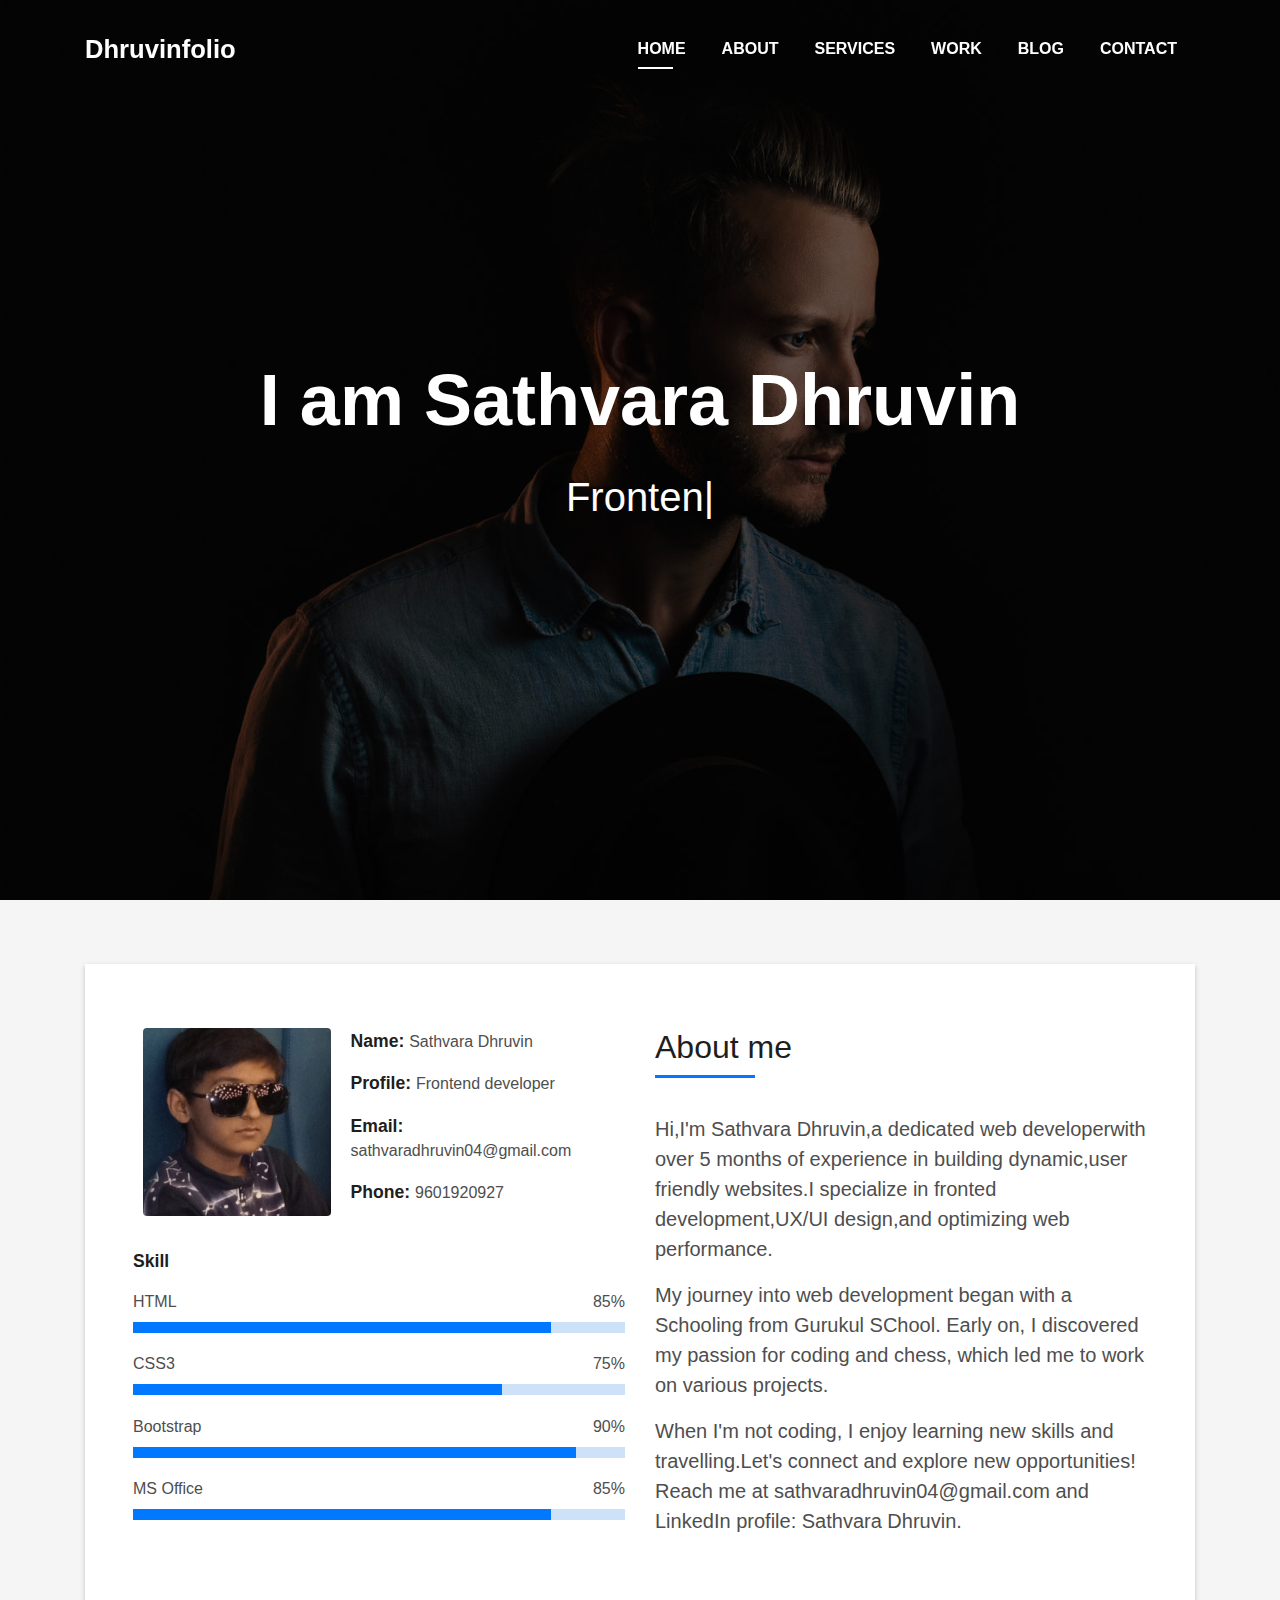
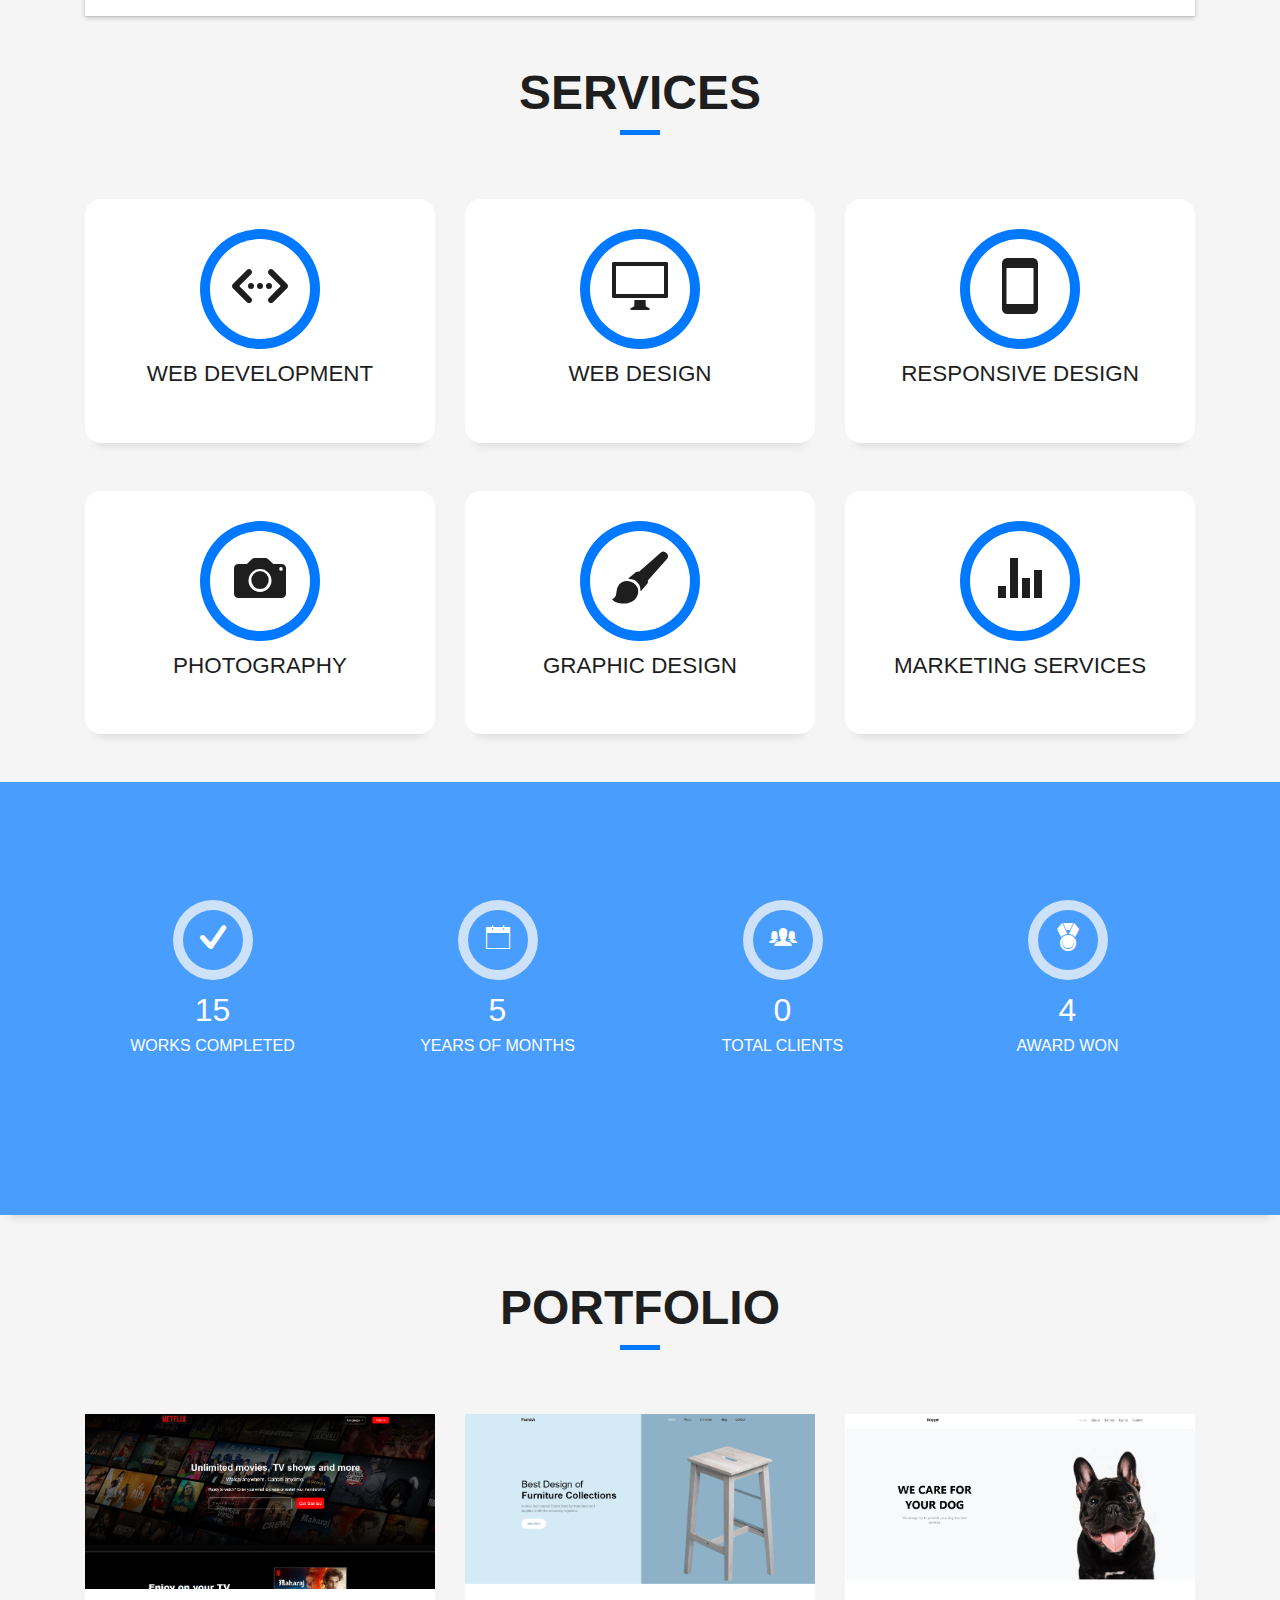
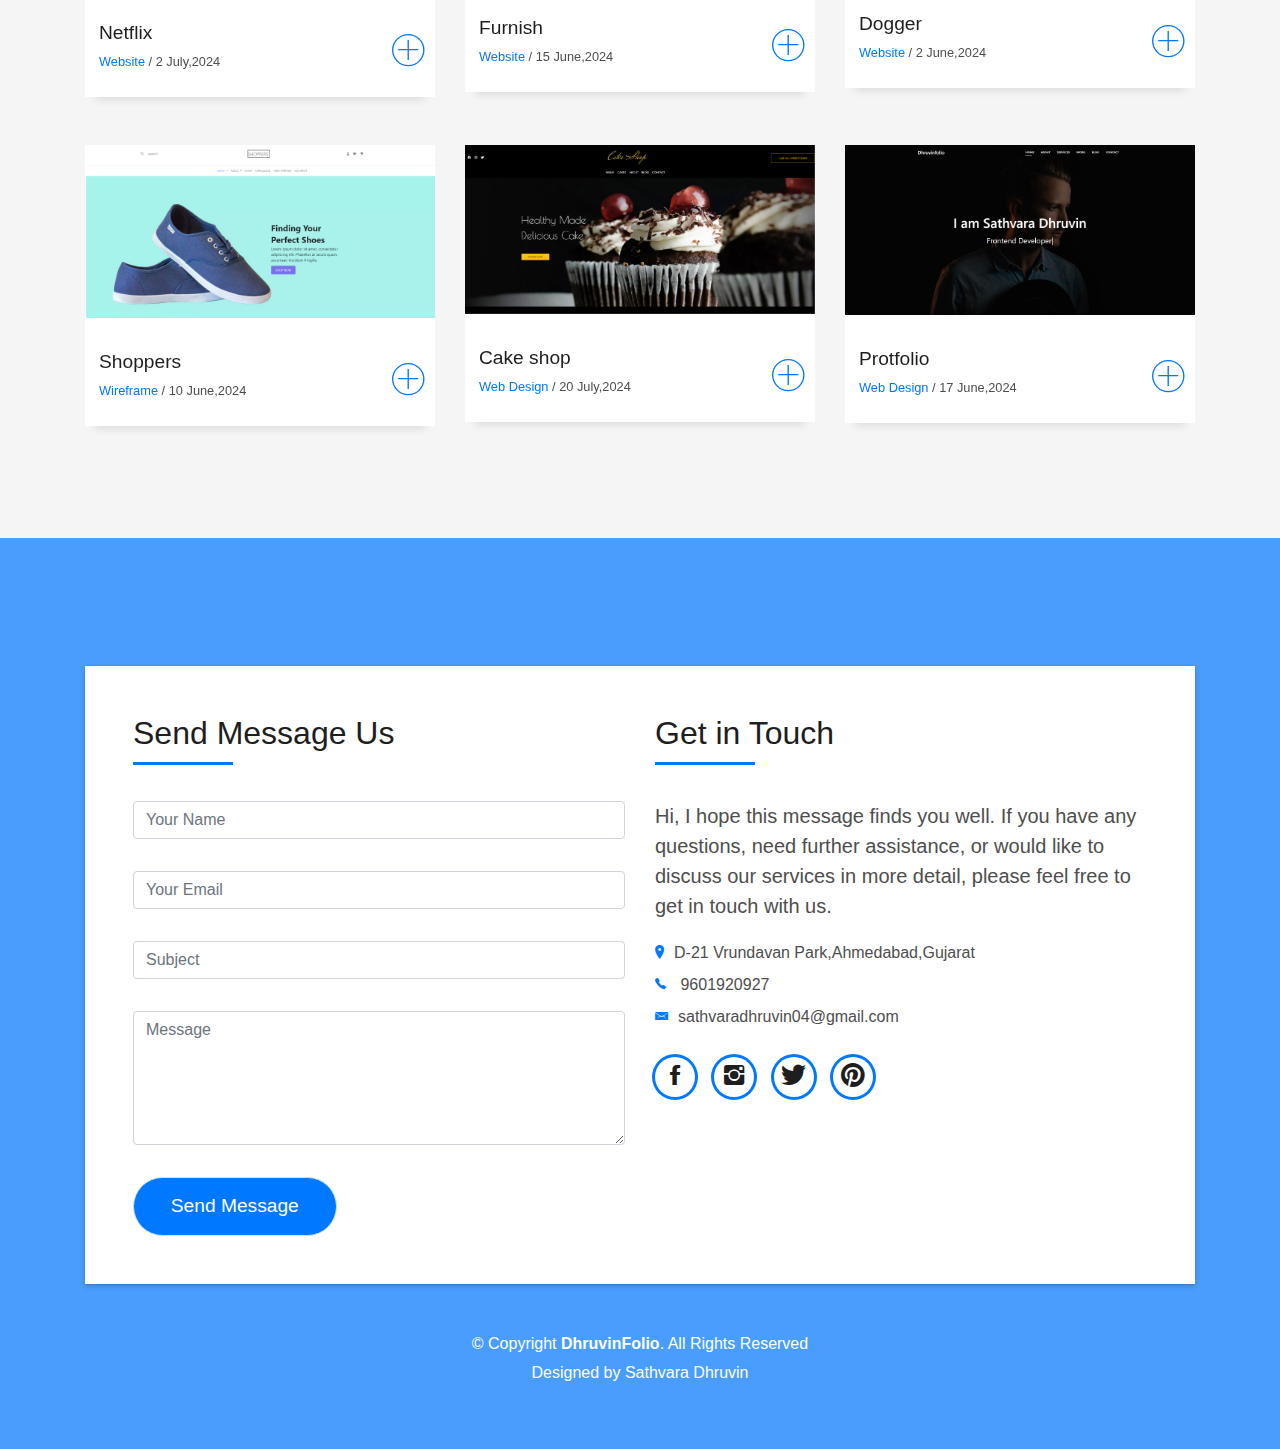
==== index.html @ d057a93d "first commit" ====
<!DOCTYPE html>
<html lang="en">

<head>
  <meta charset="utf-8">
  <title>Dhruvin Protfolio</title>
  <meta content="width=device-width, initial-scale=1.0" name="viewport">
  <meta content="" name="keywords">
  <meta content="" name="description">

  <!-- Favicons -->
  <link href="img/icon.jpg" rel="icon">
  <link href="img/icon.jpg" rel="icon">

  <!-- Bootstrap CSS File -->
  <link href="lib/bootstrap/css/bootstrap.min.css" rel="stylesheet">

  <!-- Libraries CSS Files -->
  <link href="lib/font-awesome/css/font-awesome.min.css" rel="stylesheet">
  <link href="lib/animate/animate.min.css" rel="stylesheet">
  <link href="lib/ionicons/css/ionicons.min.css" rel="stylesheet">
  <link href="lib/owlcarousel/assets/owl.carousel.min.css" rel="stylesheet">
  <link href="lib/lightbox/css/lightbox.min.css" rel="stylesheet">

  <!-- Main Stylesheet File -->
  <link href="css/style.css" rel="stylesheet">



<body id="page-top">

  <!--/ Nav Star /-->
  <nav class="navbar navbar-b navbar-trans navbar-expand-md fixed-top" id="mainNav">
    <div class="container">
      <a class="navbar-brand js-scroll" href="#page-top">Dhruvinfolio</a>
      <button class="navbar-toggler collapsedgi" type="button" data-toggle="collapse" data-target="#navbarDefault"
        aria-controls="navbarDefault" aria-expanded="false" aria-label="Toggle navigation">
      </button>
      <div class="navbar-collapse collapse justify-content-end" id="navbarDefault">
        <ul class="navbar-nav">
          <li class="nav-item">
            <a class="nav-link js-scroll active" href="#home">Home</a>
          </li>
          <li class="nav-item">
            <a class="nav-link js-scroll" href="#about">About</a>
          </li>
          <li class="nav-item">
            <a class="nav-link js-scroll" href="#service">Services</a>
          </li>
          <li class="nav-item">
            <a class="nav-link js-scroll" href="#work">Work</a>
          </li>
          <li class="nav-item">
            <a class="nav-link js-scroll" href="#blog">Blog</a>
          </li>
          <li class="nav-item">
            <a class="nav-link js-scroll" href="#contact">Contact</a>
          </li>
        </ul>
      </div>
    </div>
  </nav>
  <!--/ Nav End /-->

  <!--/ Intro Skew Star /-->
  <div id="home" class="intro route bg-image" style="background-image: url(img/intro-bg.jpg)">
    <div class="overlay-itro"></div>
    <div class="intro-content display-table">
      <div class="table-cell">
        <div class="container">
          <!--<p class="display-6 color-d">Hello, world!</p>-->
          <h1 class="intro-title mb-4">I am Sathvara Dhruvin</h1>
          <p class="intro-subtitle"><span class="text-slider-items">Frontend Developer,Consulate</span><strong
              class="text-slider"></strong></p>
          <!-- <p class="pt-3"><a class="btn btn-primary btn js-scroll px-4" href="#about" role="button">Learn More</a></p> -->
        </div>
      </div>
    </div>
  </div>
  <!--/ Intro Skew End /-->

  <section id="about" class="about-mf sect-pt4 route">
    <div class="container">
      <div class="row">
        <div class="col-sm-12">
          <div class="box-shadow-full">
            <div class="row">
              <div class="col-md-6">
                <div class="row">
                  <div class="col-sm-6 col-md-5">
                    <div class="about-img">
                      <img src="img/My image.jpg" class="img-fluid rounded b-shadow-a" alt="image">
                    </div>
                  </div>
                  <div class="col-sm-6 col-md-7">
                    <div class="about-info">
                      <p><span class="title-s">Name: </span> <span>Sathvara Dhruvin</span></p>
                      <p><span class="title-s">Profile: </span> <span>Frontend developer</span></p>
                      <p><span class="title-s">Email: </span> <span>sathvaradhruvin04@gmail.com</span></p>
                      <p><span class="title-s">Phone: </span> <span>9601920927</span></p>
                    </div>
                  </div>
                </div>
                <div class="skill-mf">
                  <p class="title-s">Skill</p>
                  <span>HTML</span> <span class="pull-right">85%</span>
                  <div class="progress">
                    <div class="progress-bar" role="progressbar" style="width: 85%;" aria-valuenow="85"
                      aria-valuemin="0" aria-valuemax="100"></div>
                  </div>
                  <span>CSS3</span> <span class="pull-right">75%</span>
                  <div class="progress">
                    <div class="progress-bar" role="progressbar" style="width: 75%" aria-valuenow="75" aria-valuemin="0"
                      aria-valuemax="100"></div>
                  </div>
                  <span>Bootstrap</span> <span class="pull-right">90%</span>
                  <div class="progress">
                    <div class="progress-bar" role="progressbar" style="width: 90%" aria-valuenow="90" aria-valuemin="0"
                      aria-valuemax="100"></div>
                  </div>
                  <span>MS Office</span> <span class="pull-right">85%</span>
                  <div class="progress">
                    <div class="progress-bar" role="progressbar" style="width: 85%" aria-valuenow="85" aria-valuemin="0"
                      aria-valuemax="100"></div>
                  </div>
                </div>
              </div>
              <div class="col-md-6">
                <div class="about-me pt-4 pt-md-0">
                  <div class="title-box-2">
                    <h5 class="title-left">
                      About me
                    </h5>
                  </div>
                  <p class="lead">
                    Hi,I'm Sathvara Dhruvin,a dedicated web developerwith over 5 months of experience in building
                    dynamic,user friendly websites.I specialize in fronted development,UX/UI design,and optimizing web
                    performance.
                  </p>
                  <p class="lead">
                    My journey into web development began with a Schooling from Gurukul SChool. Early
                    on, I discovered my passion for coding and chess, which led me to work on various projects.
                  </p>
                  <p class="lead">
                    When I'm not coding, I enjoy learning new skills and travelling.Let's connect and explore new
                    opportunities! Reach me at sathvaradhruvin04@gmail.com and
                    LinkedIn profile: Sathvara Dhruvin.
                  </p>
                </div>
              </div>
            </div>
          </div>
        </div>
      </div>
    </div>
  </section>

  <!--/ Section Services Star /-->
  <section id="service" class="services-mf route">
    <div class="container">
      <div class="row">
        <div class="col-sm-12">
          <div class="title-box text-center">
            <h3 class="title-a">
              Services
            </h3>
            <div class="line-mf"></div>
          </div>
        </div>
      </div>
      <div class="row">
        <div class="col-md-4">
          <div class="service-box">
            <div class="service-ico">
              <span class="ico-circle"><i class="ion-code-working"></i></span>
            </div>
            <div class="service-content">
              <h2 class="s-title">Web Development</h2>
            </div>
          </div>
        </div>
        <div class="col-md-4">
          <div class="service-box">
            <div class="service-ico">
              <span class="ico-circle"><i class="ion-monitor"></i></span>
            </div>
            <div class="service-content">
              <h2 class="s-title">Web Design</h2>
            </div>
          </div>
        </div>
        <div class="col-md-4">
          <div class="service-box">
            <div class="service-ico">
              <span class="ico-circle"><i class="ion-android-phone-portrait"></i></span>
            </div>
            <div class="service-content">
              <h2 class="s-title">Responsive Design</h2>
            </div>
          </div>
        </div>
        <div class="col-md-4">
          <div class="service-box">
            <div class="service-ico">
              <span class="ico-circle"><i class="ion-camera"></i></span>
            </div>
            <div class="service-content">
              <h2 class="s-title">Photography</h2>
            </div>
          </div>
        </div>
        <div class="col-md-4">
          <div class="service-box">
            <div class="service-ico">
              <span class="ico-circle"><i class="ion-paintbrush"></i></span>
            </div>
            <div class="service-content">
              <h2 class="s-title">Graphic Design</h2>
            </div>
          </div>
        </div>
        <div class="col-md-4">
          <div class="service-box">
            <div class="service-ico">
              <span class="ico-circle"><i class="ion-stats-bars"></i></span>
            </div>
            <div class="service-content">
              <h2 class="s-title">Marketing Services</h2>
            </div>
          </div>
        </div>
      </div>
    </div>
  </section>
  <!--/ Section Services End /-->

  <div class="section-counter paralax-mf bg-image" style="background-image: url(img/counters-bg.jpg)">
    <div class="overlay-mf"></div>
    <div class="container">
      <div class="row">
        <div class="col-sm-3 col-lg-3">
          <div class="counter-box">
            <div class="counter-ico">
              <span class="ico-circle"><i class="ion-checkmark-round"></i></span>
            </div>
            <div class="counter-num">
              <p class="counter">15</p>
              <span class="counter-text">WORKS COMPLETED</span>
            </div>
          </div>
        </div>
        <div class="col-sm-3 col-lg-3">
          <div class="counter-box pt-4 pt-md-0">
            <div class="counter-ico">
              <span class="ico-circle"><i class="ion-ios-calendar-outline"></i></span>
            </div>
            <div class="counter-num">
              <p class="counter">5</p>
              <span class="counter-text">YEARS OF MONTHS</span>
            </div>
          </div>
        </div>
        <div class="col-sm-3 col-lg-3">
          <div class="counter-box pt-4 pt-md-0">
            <div class="counter-ico">
              <span class="ico-circle"><i class="ion-ios-people"></i></span>
            </div>
            <div class="counter-num">
              <p class="counter">0</p>
              <span class="counter-text">TOTAL CLIENTS</span>
            </div>
          </div>
        </div>
        <div class="col-sm-3 col-lg-3">
          <div class="counter-box pt-4 pt-md-0">
            <div class="counter-ico">
              <span class="ico-circle"><i class="ion-ribbon-a"></i></span>
            </div>
            <div class="counter-num">
              <p class="counter">4</p>
              <span class="counter-text">AWARD WON</span>
            </div>
          </div>
        </div>
      </div>
    </div>
  </div>

  <!--/ Section Portfolio Star /-->
  <section id="work" class="portfolio-mf sect-pt4 route">
    <div class="container">
      <div class="row">
        <div class="col-sm-12">
          <div class="title-box text-center">
            <h3 class="title-a">
              Portfolio
            </h3>
            <div class="line-mf"></div>
          </div>
        </div>
      </div>
      <div class="row">
        <div class="col-md-4">
          <div class="work-box">
            <a href="img/netflix img.png" data-lightbox="gallery-mf">
              <div class="work-img">
                <img src="img/netflix img.png" alt="" class="img-fluid">
              </div>
              <div class="work-content">
                <div class="row">
                  <div class="col-sm-8">
                    <h2 class="w-title">Netflix</h2>
                    <div class="w-more">
                      <span class="w-ctegory">Website</span> / <span class="w-date">2 July,2024</span>
                    </div>
                  </div>
                  <div class="col-sm-4">
                    <div class="w-like">
                      <span class="ion-ios-plus-outline"></span>
                    </div>
                  </div>
                </div>
              </div>
            </a>
          </div>
        </div>
        <div class="col-md-4">
          <div class="work-box">
            <a href="img/table .png" data-lightbox="gallery-mf">
              <div class="work-img">
                <img src="img/table .png" alt="" class="img-fluid">
              </div>
              <div class="work-content">
                <div class="row">
                  <div class="col-sm-8">
                    <h2 class="w-title">Furnish</h2>
                    <div class="w-more">
                      <span class="w-ctegory">Website</span> / <span class="w-date">15 June,2024</span>
                    </div>
                  </div>
                  <div class="col-sm-4">
                    <div class="w-like">
                      <span class="ion-ios-plus-outline"></span>
                    </div>
                  </div>
                </div>
              </div>
            </a>
          </div>
        </div>
        <div class="col-md-4">
          <div class="work-box">
            <a href="img/Dogger.png" data-lightbox="gallery-mf">
              <div class="work-img">
                <img src="img/Dogger.png" alt="" class="img-fluid">
              </div>
              <div class="work-content">
                <div class="row">
                  <div class="col-sm-8">
                    <h2 class="w-title">Dogger</h2>
                    <div class="w-more">
                      <span class="w-ctegory">Website</span> / <span class="w-date">2 June,2024</span>
                    </div>
                  </div>
                  <div class="col-sm-4">
                    <div class="w-like">
                      <span class="ion-ios-plus-outline"></span>
                    </div>
                  </div>
                </div>
              </div>
            </a>
          </div>
        </div>
        <div class="col-md-4">
          <div class="work-box">
            <a href="img/shoppers.png" data-lightbox="gallery-mf">
              <div class="work-img">
                <img src="img/shoppers.png" alt="" class="img-fluid">
              </div>
              <div class="work-content">
                <div class="row">
                  <div class="col-sm-8">
                    <h2 class="w-title">Shoppers</h2>
                    <div class="w-more">
                      <span class="w-ctegory">Wireframe</span> / <span class="w-date">10 June,2024</span>
                    </div>
                  </div>
                  <div class="col-sm-4">
                    <div class="w-like">
                      <span class="ion-ios-plus-outline"></span>
                    </div>
                  </div>
                </div>
              </div>
            </a>
          </div>
        </div>
        <div class="col-md-4">
          <div class="work-box">
            <a href="img/cake.png" data-lightbox="gallery-mf">
              <div class="work-img">
                <img src="img/cake.png" alt="" class="img-fluid">
              </div>
              <div class="work-content">
                <div class="row">
                  <div class="col-sm-8">
                    <h2 class="w-title">Cake shop</h2>
                    <div class="w-more">
                      <span class="w-ctegory">Web Design</span> / <span class="w-date">20 July,2024</span>
                    </div>
                  </div>
                  <div class="col-sm-4">
                    <div class="w-like">
                      <span class="ion-ios-plus-outline"></span>
                    </div>
                  </div>
                </div>
              </div>
            </a>
          </div>
        </div>
        <div class="col-md-4">
          <div class="work-box">
            <a href="img/pROTFOLIO WORK.png" data-lightbox="gallery-mf">
              <div class="work-img">
                <img src="img/pROTFOLIO WORK.png" alt="" class="img-fluid">
              </div>
              <div class="work-content">
                <div class="row">
                  <div class="col-sm-8">
                    <h2 class="w-title">Protfolio</h2>
                    <div class="w-more">
                      <span class="w-ctegory">Web Design</span> / <span class="w-date">17 June,2024</span>
                    </div>
                  </div>
                  <div class="col-sm-4">
                    <div class="w-like">
                      <span class="ion-ios-plus-outline"></span>
                    </div>
                  </div>
                </div>
              </div>
            </a>
          </div>
        </div>

      </div>
    </div>
  </section>
  <!--/ Section Portfolio End /-->

  <!--/ Section Contact-Footer Star /-->
  <section class="paralax-mf footer-paralax bg-image sect-mt4 route" style="background-image: url(img/overlay-bg.jpg)">
    <div class="overlay-mf"></div>
    <div class="container">
      <div class="row">
        <div class="col-sm-12">
          <div class="contact-mf">
            <div id="contact" class="box-shadow-full">
              <div class="row">
                <div class="col-md-6">
                  <div class="title-box-2">
                    <h5 class="title-left">
                      Send Message Us
                    </h5>
                  </div>
                  <div>
                    <form action="" method="post" role="form" class="contactForm">
                      <div id="sendmessage">Your message has been sent. Thank you!</div>
                      <div id="errormessage"></div>
                      <div class="row">
                        <div class="col-md-12 mb-3">
                          <div class="form-group">
                            <input type="text" name="name" class="form-control" id="name" placeholder="Your Name"
                              data-rule="minlen:4" data-msg="Please enter at least 4 chars" />
                            <div class="validation"></div>
                          </div>
                        </div>
                        <div class="col-md-12 mb-3">
                          <div class="form-group">
                            <input type="email" class="form-control" name="email" id="email" placeholder="Your Email"
                              data-rule="email" data-msg="Please enter a valid email" />
                            <div class="validation"></div>
                          </div>
                        </div>
                        <div class="col-md-12 mb-3">
                          <div class="form-group">
                            <input type="text" class="form-control" name="subject" id="subject" placeholder="Subject"
                              data-rule="minlen:4" data-msg="Please enter at least 8 chars of subject" />
                            <div class="validation"></div>
                          </div>
                        </div>
                        <div class="col-md-12 mb-3">
                          <div class="form-group">
                            <textarea class="form-control" name="message" rows="5" data-rule="required"
                              data-msg="Please write something for us" placeholder="Message"></textarea>
                            <div class="validation"></div>
                          </div>
                        </div>
                        <div class="col-md-12">
                          <button type="submit" class="button button-a button-big button-rouded">Send Message</button>
                        </div>
                      </div>
                    </form>
                  </div>
                </div>
                <div class="col-md-6">
                  <div class="title-box-2 pt-4 pt-md-0">
                    <h5 class="title-left">
                      Get in Touch
                    </h5>
                  </div>
                  <div class="more-info">
                    <p class="lead">
                      Hi,
                      I hope this message finds you well.
                      If you have any questions, need further assistance, or would like to discuss our services in more
                      detail, please feel free to get in touch with us.
                    </p>
                    <ul class="list-ico">
                      <li><span class="ion-ios-location"></span>D-21 Vrundavan Park,Ahmedabad,Gujarat</li>
                      <li><span class="ion-ios-telephone"></span> 9601920927</li>
                      <li><span class="ion-email"></span>sathvaradhruvin04@gmail.com</li>
                    </ul>
                  </div>
                  <div class="socials">
                    <ul>
                      <li><a href=""><span class="ico-circle"><i class="ion-social-facebook"></i></span></a></li>
                      <li><a href=""><span class="ico-circle"><i class="ion-social-instagram"></i></span></a></li>
                      <li><a href=""><span class="ico-circle"><i class="ion-social-twitter"></i></span></a></li>
                      <li><a href=""><span class="ico-circle"><i class="ion-social-pinterest"></i></span></a></li>
                    </ul>
                  </div>
                </div>
              </div>
            </div>
          </div>
        </div>
      </div>
    </div>
    <footer>
      <div class="container">
        <div class="row">
          <div class="col-sm-12">
            <div class="copyright-box">
              <p class="copyright">&copy; Copyright <strong>DhruvinFolio</strong>. All Rights Reserved</p>
              <div class="credits">
                Designed by <a href="https://bootstrapmade.com/">Sathvara Dhruvin</a>
              </div>
            </div>
          </div>
        </div>
      </div>
    </footer>
  </section>
  <!--/ Section Contact-footer End /-->

  <a href="#" class="back-to-top"><i class="fa fa-chevron-up"></i></a>
  <div id="preloader"></div>

  <!-- JavaScript Libraries -->
  <script src="lib/jquery/jquery.min.js"></script>
  <script src="lib/jquery/jquery-migrate.min.js"></script>
  <script src="lib/popper/popper.min.js"></script>
  <script src="lib/bootstrap/js/bootstrap.min.js"></script>
  <script src="lib/easing/easing.min.js"></script>
  <script src="lib/counterup/jquery.waypoints.min.js"></script>
  <script src="lib/counterup/jquery.counterup.js"></script>
  <script src="lib/owlcarousel/owl.carousel.min.js"></script>
  <script src="lib/lightbox/js/lightbox.min.js"></script>
  <script src="lib/typed/typed.min.js"></script>
  <!-- Contact Form JavaScript File -->
  <script src="contactform/contactform.js"></script>

  <!-- Template Main Javascript File -->
  <script src="js/main.js"></script>

</body>

</html>
---- css/style.css ----
/*
  Theme Name: DevFolio
  Theme URL: https://bootstrapmade.com/devfolio-bootstrap-portfolio-html-template/
  Author: BootstrapMade.com
  License: https://bootstrapmade.com/license/
*/

/*======================================
//--//-->   STYLES GENERALES
======================================*/

body {
  background-color: #f5f5f5;
  color: #4e4e4e;
}

h1,
h2,
h3,
h4,
h5,
h6 {
  color: #1e1e1e;
}

a {
  color: #1e1e1e;
  transition: all 0.5s ease-in-out;
}

a:hover {
  color: #0078ff;
  text-decoration: none;
  transition: all 0.5s ease-in-out;
}

.p-r {
  position: relative;
}

.color-a {
  color: #0078ff;
}

.color-d {
  color: #f5f5f5;
}

.color-text-a {
  color: #4e4e4e;
}

.box-shadow,
.paralax-mf,
.service-box,
.work-box,
.card-blog {
  box-shadow: 0 13px 8px -10px rgba(0, 0, 0, 0.1);
}

.box-shadow-a,
.button:hover {
  box-shadow: 0 0 0 4px #cde1f8;
}

.display-5 {
  font-size: 2.5rem;
  font-weight: 300;
  line-height: 1.1;
}

.display-6 {
  font-size: 2rem;
  font-weight: 300;
  line-height: 1.1;
}

.avatar {
  width: 32px;
  height: 32px;
  margin-right: 4px;
  overflow: hidden;
}

.bg-image {
  background-repeat: no-repeat;
  background-attachment: fixed;
  background-size: cover;
  background-position: center center;
}

.overlay-mf {
  background-color: #0078ff;
}

.overlay-mf {
  position: absolute;
  top: 0;
  left: 0px;
  padding: 0;
  height: 100%;
  width: 100%;
  opacity: .7;
}

.paralax-mf {
  position: relative;
  padding: 8rem 0;
}

.display-table {
  width: 100%;
  height: 100%;
  display: table;
}

.table-cell {
  display: table-cell;
  vertical-align: middle;
}

/*--/ Sections /--*/

.sect-4 {
  padding: 4rem 0;
}

.sect-pt4 {
  padding-top: 4rem;
}

.sect-mt4 {
  margin-top: 4rem;
}

/*--/ Title s /--*/

.title-s {
  font-weight: 600;
  color: #1e1e1e;
  font-size: 1.1rem;
}

/*--/ Title A /--*/

.title-box {
  margin-bottom: 4rem;
}

.title-a {
  font-size: 3rem;
  font-weight: bold;
  text-transform: uppercase;
}

.subtitle-a {
  color: #4e4e4e;
}

.line-mf {
  width: 40px;
  height: 5px;
  background-color: #0078ff;
  margin: 0 auto;
}

/*--/ Title Left /--*/

.title-box-2 {
  margin-bottom: 3rem;
}

.title-left {
  font-size: 2rem;
  position: relative;
}

.title-left:before {
  content: '';
  position: absolute;
  height: 3px;
  background-color: #0078ff;
  width: 100px;
  bottom: -12px;
}

/*------/ Box /------*/

.box-pl2 {
  padding-left: 2rem;
}

.box-shadow-full {
  padding: 3rem 1.25rem;
  position: relative;
  background-color: #fff;
  margin-bottom: 3rem;
  z-index: 2;
  box-shadow: 0 1px 1px 0 rgba(0, 0, 0, 0.06), 0 2px 5px 0 rgba(0, 0, 0, 0.2);
}

/*------/ Socials /------*/

.socials {
  padding: 1.5rem 0;
}

.socials ul li {
  display: inline-block;
}

.socials .ico-circle {
  height: 40px;
  width: 40px;
  font-size: 1.7rem;
  border-radius: 50%;
  line-height: 1.4;
  margin: 0 15px 0 0;
  box-shadow: 0 0 0 3px #0078ff;
  transition: all 500ms ease;
}

.socials .ico-circle:hover {
  background-color: #0078ff;
  color: #fff;
  box-shadow: 0 0 0 3px #cde1f8;
  transition: all 500ms ease;
}

/*------/ Ul resect /------*/

.ul-resect,
.socials ul,
.list-ico,
.blog-wrapper .post-meta ul,
.box-comments .list-comments,
.widget-sidebar .list-sidebar,
.widget-tags ul {
  list-style: none;
  padding-left: 0;
  margin-bottom: 0;
}

.list-ico {
  line-height: 2;
}

.list-ico span {
  color: #0078ff;
  margin-right: 10px;
}

/*------/ Ico Circle /------*/

.ico-circle {
  height: 100px;
  width: 100px;
  font-size: 2rem;
  border-radius: 50%;
  line-height: 1.55;
  margin: 0 auto;
  text-align: center;
  box-shadow: 0 0 0 10px #0078ff;
  display: block;
}

/*------/ Owl Carousel /------*/

.owl-theme .owl-dots {
  text-align: center;
  margin-top: 18px;
}

.owl-theme .owl-dots .owl-dot {
  display: inline-block;
}

.owl-theme .owl-dots .owl-dot span {
  width: 18px;
  height: 7px;
  margin: 5px 5px;
  background: #cde1f8;
  border: 0px solid #cde1f8;
  display: block;
  transition: all 0.6s ease-in-out;
  cursor: pointer;
}

.owl-theme .owl-dots .owl-dot:hover span {
  background-color: #cde1f8;
}

.owl-theme .owl-dots .owl-dot.active span {
  background-color: #1B1B1B;
  width: 25px;
}

/*--/ Scrolltop s /--*/

.scrolltop-mf {
  position: relative;
  display: none;
}

.scrolltop-mf span {
  z-index: 999;
  position: fixed;
  width: 42px;
  height: 42px;
  background-color: #0078ff;
  opacity: .7;
  font-size: 1.6rem;
  line-height: 1.5;
  text-align: center;
  color: #fff;
  top: auto;
  left: auto;
  right: 30px;
  bottom: 50px;
  cursor: pointer;
  border-radius: 50%;
}

/* Back to top button */

.back-to-top {
  position: fixed;
  display: none;
  background: #0078ff;
  color: #fff;
  width: 44px;
  height: 44px;
  text-align: center;
  line-height: 1;
  font-size: 16px;
  border-radius: 50%;
  right: 15px;
  bottom: 15px;
  transition: background 0.5s;
  z-index: 11;
}

.back-to-top i {
  padding-top: 12px;
  color: #fff;
}

/* Prelaoder */

#preloader {
  position: fixed;
  top: 0;
  left: 0;
  right: 0;
  bottom: 0;
  z-index: 9999;
  overflow: hidden;
  background: #fff;
}

#preloader:before {
  content: "";
  position: fixed;
  top: calc(50% - 30px);
  left: calc(50% - 30px);
  border: 6px solid #f2f2f2;
  border-top: 6px solid #0078ff;
  border-radius: 50%;
  width: 60px;
  height: 60px;
  -webkit-animation: animate-preloader 1s linear infinite;
  animation: animate-preloader 1s linear infinite;
}

@-webkit-keyframes animate-preloader {
  0% {
    -webkit-transform: rotate(0deg);
    transform: rotate(0deg);
  }

  100% {
    -webkit-transform: rotate(360deg);
    transform: rotate(360deg);
  }
}

@keyframes animate-preloader {
  0% {
    -webkit-transform: rotate(0deg);
    transform: rotate(0deg);
  }

  100% {
    -webkit-transform: rotate(360deg);
    transform: rotate(360deg);
  }
}

/*======================================
//--//-->   NAVBAR
======================================*/

.navbar-b {
  transition: all .5s ease-in-out;
  background-color: transparent;
  padding-top: 1.563rem;
  padding-bottom: 1.563rem;
}

.navbar-b.navbar-reduce {
  box-shadow: 0px 6px 9px 0px rgba(0, 0, 0, 0.06);
}

.navbar-b.navbar-trans .nav-item,
.navbar-b.navbar-reduce .nav-item {
  position: relative;
  padding-right: 10px;
  padding-left: 0;
}

.navbar-b.navbar-trans .nav-link,
.navbar-b.navbar-reduce .nav-link {
  color: #fff;
  text-transform: uppercase;
  font-weight: 600;
}

.navbar-b.navbar-trans .nav-link:before,
.navbar-b.navbar-reduce .nav-link:before {
  content: '';
  position: absolute;
  margin-left: 0px;
  width: 0%;
  bottom: 0;
  left: 0;
  height: 2px;
  transition: all 500ms ease;
}

.navbar-b.navbar-trans .nav-link:hover,
.navbar-b.navbar-reduce .nav-link:hover {
  color: #1B1B1B;
}

.navbar-b.navbar-trans .nav-link:hover:before,
.navbar-b.navbar-reduce .nav-link:hover:before {
  width: 35px;
}

.navbar-b.navbar-trans .show>.nav-link:before,
.navbar-b.navbar-trans .active>.nav-link:before,
.navbar-b.navbar-trans .nav-link.show:before,
.navbar-b.navbar-trans .nav-link.active:before,
.navbar-b.navbar-reduce .show>.nav-link:before,
.navbar-b.navbar-reduce .active>.nav-link:before,
.navbar-b.navbar-reduce .nav-link.show:before,
.navbar-b.navbar-reduce .nav-link.active:before {
  width: 35px;
}

.navbar-b.navbar-trans .nav-link:before {
  background-color: #fff;
}

.navbar-b.navbar-trans .nav-link:hover {
  color: #fff;
}

.navbar-b.navbar-trans .show>.nav-link,
.navbar-b.navbar-trans .active>.nav-link,
.navbar-b.navbar-trans .nav-link.show,
.navbar-b.navbar-trans .nav-link.active {
  color: #fff;
}

.navbar-b.navbar-reduce {
  transition: all .5s ease-in-out;
  background-color: #fff;
  padding-top: 15px;
  padding-bottom: 15px;
}

.navbar-b.navbar-reduce .nav-link {
  color: #0078ff;
}

.navbar-b.navbar-reduce .nav-link:before {
  background-color: #0078ff;
}

.navbar-b.navbar-reduce .nav-link:hover {
  color: #0078ff;
}

.navbar-b.navbar-reduce .show>.nav-link,
.navbar-b.navbar-reduce .active>.nav-link,
.navbar-b.navbar-reduce .nav-link.show,
.navbar-b.navbar-reduce .nav-link.active {
  color: #0078ff;
}

.navbar-b.navbar-reduce .navbar-brand {
  color: #0078ff;
}

.navbar-b.navbar-reduce .navbar-toggler span {
  background-color: #1B1B1B;
}

.navbar-b .navbar-brand {
  color: #fff;
  font-size: 1.6rem;
  font-weight: 600;
}

.navbar-b .navbar-nav .dropdown-item.show .dropdown-menu,
.navbar-b .dropdown.show .dropdown-menu,
.navbar-b .dropdown-btn.show .dropdown-menu {
  -webkit-transform: translate3d(0px, 0px, 0px);
  transform: translate3d(0px, 0px, 0px);
  visibility: visible !important;
}

.navbar-b .dropdown-menu {
  margin: 1.12rem 0 0;
  border-radius: 0;
}

.navbar-b .dropdown-menu .dropdown-item {
  padding: .7rem 1.7rem;
  transition: all 500ms ease;
}

.navbar-b .dropdown-menu .dropdown-item:hover {
  background-color: #0078ff;
  color: #fff;
  transition: all 500ms ease;
}

.navbar-b .dropdown-menu .dropdown-item.active {
  background-color: #0078ff;
}

/*--/ Hamburger Navbar /--*/

.navbar-toggler {
  position: relative;
}

.navbar-toggler:focus,
.navbar-toggler:active {
  outline: 0;
}

.navbar-toggler span {
  display: block;
  background-color: #fff;
  height: 3px;
  width: 25px;
  margin-top: 4px;
  margin-bottom: 4px;
  -webkit-transform: rotate(0deg);
  transform: rotate(0deg);
  left: 0;
  opacity: 1;
}

.navbar-toggler span:nth-child(1),
.navbar-toggler span:nth-child(3) {
  transition: -webkit-transform .35s ease-in-out;
  transition: transform .35s ease-in-out;
  transition: transform .35s ease-in-out, -webkit-transform .35s ease-in-out;
}

.navbar-toggler:not(.collapsed) span:nth-child(1) {
  position: absolute;
  left: 12px;
  top: 10px;
  -webkit-transform: rotate(135deg);
  transform: rotate(135deg);
  opacity: 0.9;
}

.navbar-toggler:not(.collapsed) span:nth-child(2) {
  height: 12px;
  visibility: hidden;
  background-color: transparent;
}

.navbar-toggler:not(.collapsed) span:nth-child(3) {
  position: absolute;
  left: 12px;
  top: 10px;
  -webkit-transform: rotate(-135deg);
  transform: rotate(-135deg);
  opacity: 0.9;
}

/*======================================
//--//-->   INTRO
======================================*/

.intro {
  height: 100vh;
  position: relative;
  color: #fff;
}

.intro .intro-content {
  text-align: center;
  position: absolute;
}

.intro .overlay-itro {
  background-color: rgba(0, 0, 0, 0.6);
  position: absolute;
  top: 0;
  left: 0px;
  padding: 0;
  height: 100%;
  width: 100%;
  opacity: .9;
}

.intro .intro-title {
  color: #fff;
  font-weight: 600;
  font-size: 3rem;
}

.intro .intro-subtitle {
  font-size: 1.5rem;
  font-weight: 300;
}

.intro .text-slider-items {
  display: none;
}

.intro-single {
  height: 350px;
}

.intro-single .intro-content {
  margin-top: 30px;
}

.intro-single .intro-title {
  text-transform: uppercase;
  font-size: 3rem;
}

.intro-single .breadcrumb {
  background-color: transparent;
  color: #0078ff;
}

.intro-single .breadcrumb .breadcrumb-item:before {
  color: #cde1f8;
}

.intro-single .breadcrumb .breadcrumb-item.active {
  color: #cde1f8;
}

.intro-single .breadcrumb a {
  color: #fff;
}

/*======================================
//--//-->   ABOUT
======================================*/

.about-mf .box-shadow-full {
  padding-top: 4rem;
  padding-bottom: 4rem;
}

.about-mf .about-img {
  margin-bottom: 2rem;
}

.about-mf .about-img img {
  margin-left: 10px;
}

.skill-mf span {
  color: #4e4e4e;
}

.skill-mf .progress {
  background-color: #cde1f8;
  margin: .5rem 0 1.2rem 0;
  border-radius: 0;
  height: .7rem;
}

.skill-mf .progress .progress-bar {
  height: .7rem;
  background-color: #0078ff;
}

/*======================================
//--//-->   SERVICES
======================================*/

.service-box {
  background-color: #fff;
  padding: 2.5rem 1.3rem;
  border-radius: 1rem;
  margin-bottom: 3rem;
}

.service-box:hover .ico-circle {
  transition: all 500ms ease;
  color: #fff;
  background-color: #0078ff;
  box-shadow: 0 0 0 10px #cde1f8;
}

.service-box .service-ico {
  margin-bottom: 1rem;
  color: #1e1e1e;
}

.service-box .ico-circle {
  transition: all 500ms ease;
  font-size: 4rem;
}

.service-box .s-title {
  font-size: 1.4rem;
  text-transform: uppercase;
  text-align: center;
  padding: .4rem 0;
}

.service-box .s-description {
  color: #4e4e4e;
}

/*======================================
//--//-->   COUNTER
======================================*/

.counter-box {
  color: #fff;
  text-align: center;
}

.counter-ico {
  margin-bottom: 1rem;
}

.counter-ico .ico-circle {
  height: 60px;
  width: 60px;
  line-height: 1.8;
  box-shadow: 0 0 0 10px #cde1f8;
}

.counter-num .counter {
  font-size: 2rem;
  margin-bottom: 0;
}

/*======================================
//--//-->   PORTFOLIO
======================================*/

.work-box {
  margin-bottom: 3rem;
  -webkit-backface-visibility: hidden;
  backface-visibility: hidden;
  background-color: #fff;
}

.work-box:hover img {
  -webkit-transform: scale(1.3);
  transform: scale(1.3);
}

.work-img {
  display: block;
  overflow: hidden;
}

.work-img img {
  transition: all 1s;
}

.work-content {
  padding: 2rem 3% 1rem 4%;
}

.work-content .w-more {
  color: #4e4e4e;
  font-size: .8rem;
}

.work-content .w-more .w-ctegory {
  color: #0078ff;
}

.work-content .w-like {
  font-size: 2.5rem;
  color: #0078ff;
  float: right;
}

.work-content .w-like a {
  color: #0078ff;
}

.work-content .w-like .num-like {
  font-size: .7rem;
}

.w-title {
  font-size: 1.2rem;
}

/*======================================
//--//-->   TESTIMONIALS
======================================*/

.testimonials .owl-carousel .owl-item img {
  width: auto;
}

.testimonial-box {
  color: #fff;
  text-align: center;
}

.testimonial-box .author-test {
  margin-top: 1rem;
}

.testimonial-box .author-test img {
  margin: 0 auto;
}

.testimonial-box .author {
  color: #fff;
  text-transform: uppercase;
  font-weight: 600;
  margin: 1rem 0;
  display: block;
  font-size: 1.4rem;
}

.testimonial-box .comit {
  font-size: 2rem;
  color: #0078ff;
  background-color: #fff;
  width: 52px;
  height: 52px;
  display: block;
  margin: 0 auto;
  border-radius: 50%;
  line-height: 1.6;
}

/*======================================
//--//-->   BLOG
======================================*/

.card-blog .card-body {
  position: relative;
}

.card-blog .card-category-box {
  position: absolute;
  text-align: center;
  top: -16px;
  left: 15px;
  right: 15px;
  line-height: 25px;
  overflow: hidden;
}

.card-blog .card-category {
  display: inline-block;
  color: #fff;
  padding: 0 15px 5px;
  overflow: hidden;
  background-color: #0078ff;
  border-radius: 4px;
}

.card-blog .card-category .category {
  color: #fff;
  display: inline-block;
  text-transform: uppercase;
  font-size: .7rem;
  letter-spacing: .1px;
  margin-bottom: 0;
}

.card-blog .card-title {
  font-size: 1.3rem;
  margin-top: .6rem;
}

.card-blog .card-description {
  color: #4e4e4e;
}

.card-blog .post-author {
  display: inline-block;
}

.card-blog .post-date {
  color: #4e4e4e;
  display: inline-block;
}

/*======================================
//--//-->   BLOG-SINGLE
======================================*/

.post-box,
.form-comments,
.box-comments,
.widget-sidebar {
  padding: 2rem;
  background-color: #fff;
  margin-bottom: 3rem;
}

.blog-wrapper .article-title {
  font-size: 1.5rem;
}

.blog-wrapper .post-meta {
  margin: 1rem 0;
}

.blog-wrapper .post-meta ul {
  border-left: 4px solid #0078ff;
  margin-top: 1rem;
}

.blog-wrapper .post-meta ul li {
  display: inline-block;
  margin-left: 15px;
}

.blog-wrapper .post-meta ul a {
  color: #0078ff;
}

.blog-wrapper .post-meta ul span {
  color: #1e1e1e;
}

.blog-wrapper .blockquote {
  border-left: 4px solid #0078ff;
  padding: 18px;
  font-style: italic;
}

/*------/ Comments /------*/

.box-comments .list-comments li {
  padding-bottom: 40px;
}

.box-comments .list-comments .comment-avatar {
  display: table-cell;
  vertical-align: top;
}

.box-comments .list-comments .comment-avatar img {
  width: 80px;
  height: 80px;
}

.box-comments .list-comments .comment-author {
  font-size: 1.3rem;
}

.box-comments .list-comments .comment-details {
  display: table-cell;
  vertical-align: top;
  padding-left: 25px;
}

.box-comments .list-comments a {
  color: #0078ff;
}

.box-comments .list-comments span {
  color: #1e1e1e;
  font-style: italic;
}

.box-comments .comment-children {
  margin-left: 40px;
}

/*------/ Sidebar /------*/

.widget-sidebar .sidebar-title {
  font-size: 1.6rem;
  font-weight: 600;
  border-left: 5px solid #0078ff;
  padding-left: 15px;
  text-transform: uppercase;
  margin-bottom: 1.5rem;
}

.widget-sidebar .list-sidebar li {
  position: relative;
  padding: 6px 0 6px 24px;
}

.widget-sidebar .list-sidebar li:before {
  position: absolute;
  content: "";
  width: 10px;
  height: 1px;
  left: 0;
  background-color: #0078ff;
  top: 20px;
}

.sidebar-search input {
  background-color: #fff;
  border-radius: 0;
  transition: all 0.5s ease-in-out;
}

.sidebar-search .btn-search {
  background-color: #0078ff;
  border-color: #0078ff;
  border-radius: 0;
  padding-left: 20px;
  padding-right: 20px;
}

.widget-tags ul li {
  display: inline-block;
  background-color: #0078ff;
  padding: .2rem .6rem;
  margin-bottom: .5rem;
  border-radius: 15px;
}

.widget-tags ul li a {
  color: #fff;
}

/*======================================
//--//-->   CONTACT
======================================*/

.footer-paralax {
  padding: 4rem 0 0 0;
}

.contact-mf {
  margin-top: 4rem;
}

/*======================================
//--//-->   FOOTER
======================================*/

footer {
  text-align: center;
  color: #fff;
  padding-bottom: 4rem;
}

footer .copyright {
  margin-bottom: .3rem;
}

footer .credits {
  margin-bottom: 0;
}

footer .credits a {
  color: #fff;
}

/*======================================
//--//-->   CONtaCT FORM
======================================*/

#sendmessage {
  color: #0078ff;
  border: 1px solid #0078ff;
  display: none;
  text-align: center;
  padding: 15px;
  font-weight: 600;
  margin-bottom: 15px;
}

#errormessage {
  color: red;
  display: none;
  border: 1px solid red;
  text-align: center;
  padding: 15px;
  font-weight: 600;
  margin-bottom: 15px;
}

#sendmessage.show,
#errormessage.show,
.show {
  display: block;
}

.validation {
  color: red;
  display: none;
  margin: 0 0 20px;
  font-weight: 400;
  font-size: 13px;
}

/*======================================
//--//-->   BUTTON
======================================*/

.button {
  display: inline-block;
  padding: .3rem .6rem;
  text-align: center;
  vertical-align: middle;
  -webkit-user-select: none;
  -moz-user-select: none;
  -ms-user-select: none;
  user-select: none;
  font-size: 1rem;
  border-radius: .3rem;
  border: 1px solid transparent;
  transition: all 500ms ease;
  cursor: pointer;
}

.button:focus {
  outline: 0;
}

.button:hover {
  background-color: #0062d3;
  color: #fff;
  transition: all 500ms ease;
}

.button-a {
  background-color: #0078ff;
  color: #fff;
  border-color: #cde1f8;
}

.button-big {
  padding: .9rem 2.3rem;
  font-size: 1.2rem;
}

.button-rouded {
  border-radius: 5rem;
}

.btn-lg {
  padding: .5rem 1rem;
  font-size: 1.25rem;
  line-height: 1.5;
  border-radius: .3rem;
}

@media (min-width: 577px) {
  .counter-box {
    margin-bottom: 1.8rem;
  }
}

@media (min-width: 767px) {
  .about-mf .box-pl2 {
    margin-top: 3rem;
    padding-left: 0rem;
  }

  .card-blog {
    margin-bottom: 3rem;
  }

  .contact-mf .box-pl2 {
    margin-top: 3rem;
    padding-left: 0rem;
  }
}

@media (min-width: 768px) {
  .box-shadow-full {
    padding: 3rem;
  }

  .navbar-b.navbar-trans .nav-item,
  .navbar-b.navbar-reduce .nav-item {
    padding-left: 10px;
  }

  .navbar-b.navbar-trans .nav-link:before,
  .navbar-b.navbar-reduce .nav-link:before {
    margin-left: 18px;
  }

  .intro .intro-title {
    font-size: 4.5rem;
  }

  .intro .intro-subtitle {
    font-size: 2.5rem;
  }

  .intro-single .intro-title {
    font-size: 3.5rem;
  }

  .testimonial-box .description {
    padding: 0 5rem;
  }

  .post-box,
  .form-comments,
  .box-comments,
  .widget-sidebar {
    padding: 3rem;
  }

  .blog-wrapper .article-title {
    font-size: 1.9rem;
  }

  .box-comments .list-comments .comment-author {
    font-size: 1.5rem;
  }
}

@media (min-width: 992px) {
  .testimonial-box .description {
    padding: 0 8rem;
  }
}

@media (min-width: 1200px) {
  .testimonial-box .description {
    padding: 0 13rem;
  }
}

@media (max-width: 1024px) {
  .bg-image {
    background-attachment: scroll;
  }
}

@media (max-width: 768px) {
  .back-to-top {
    bottom: 15px;
  }
}
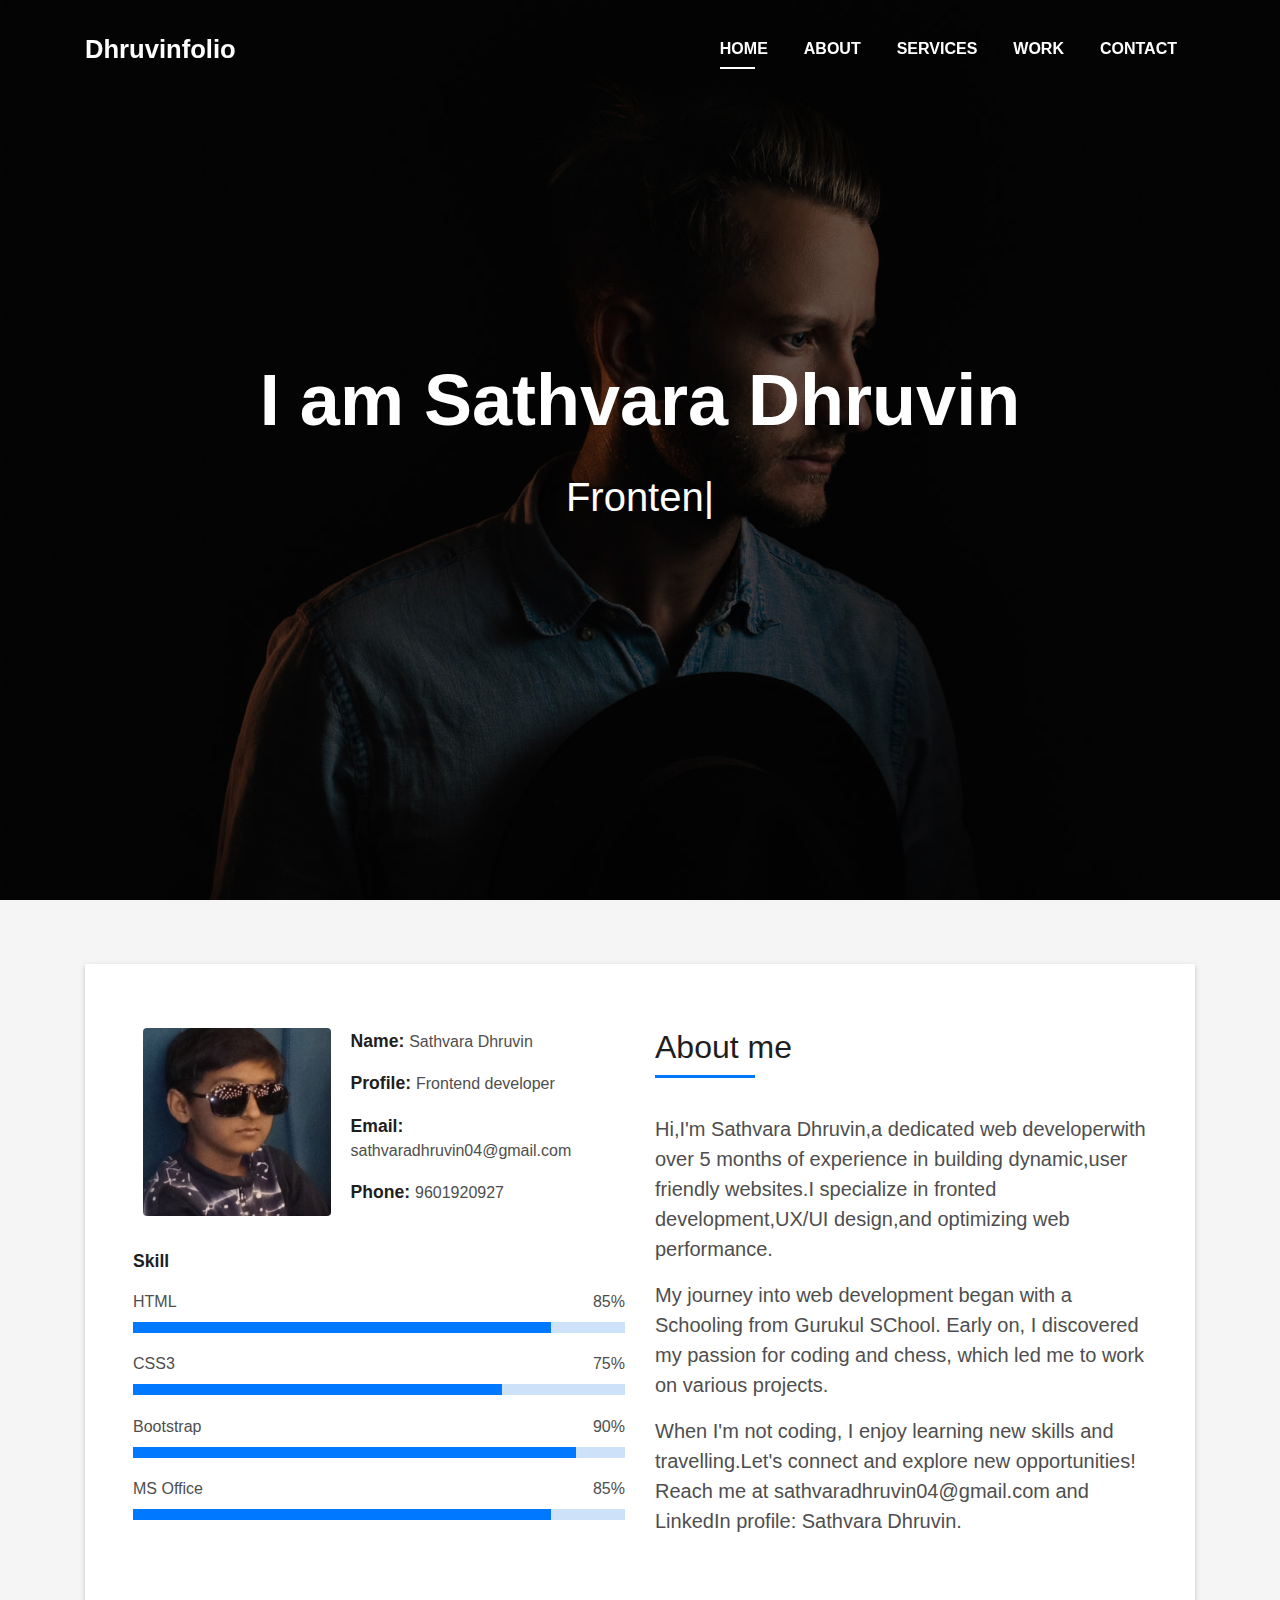
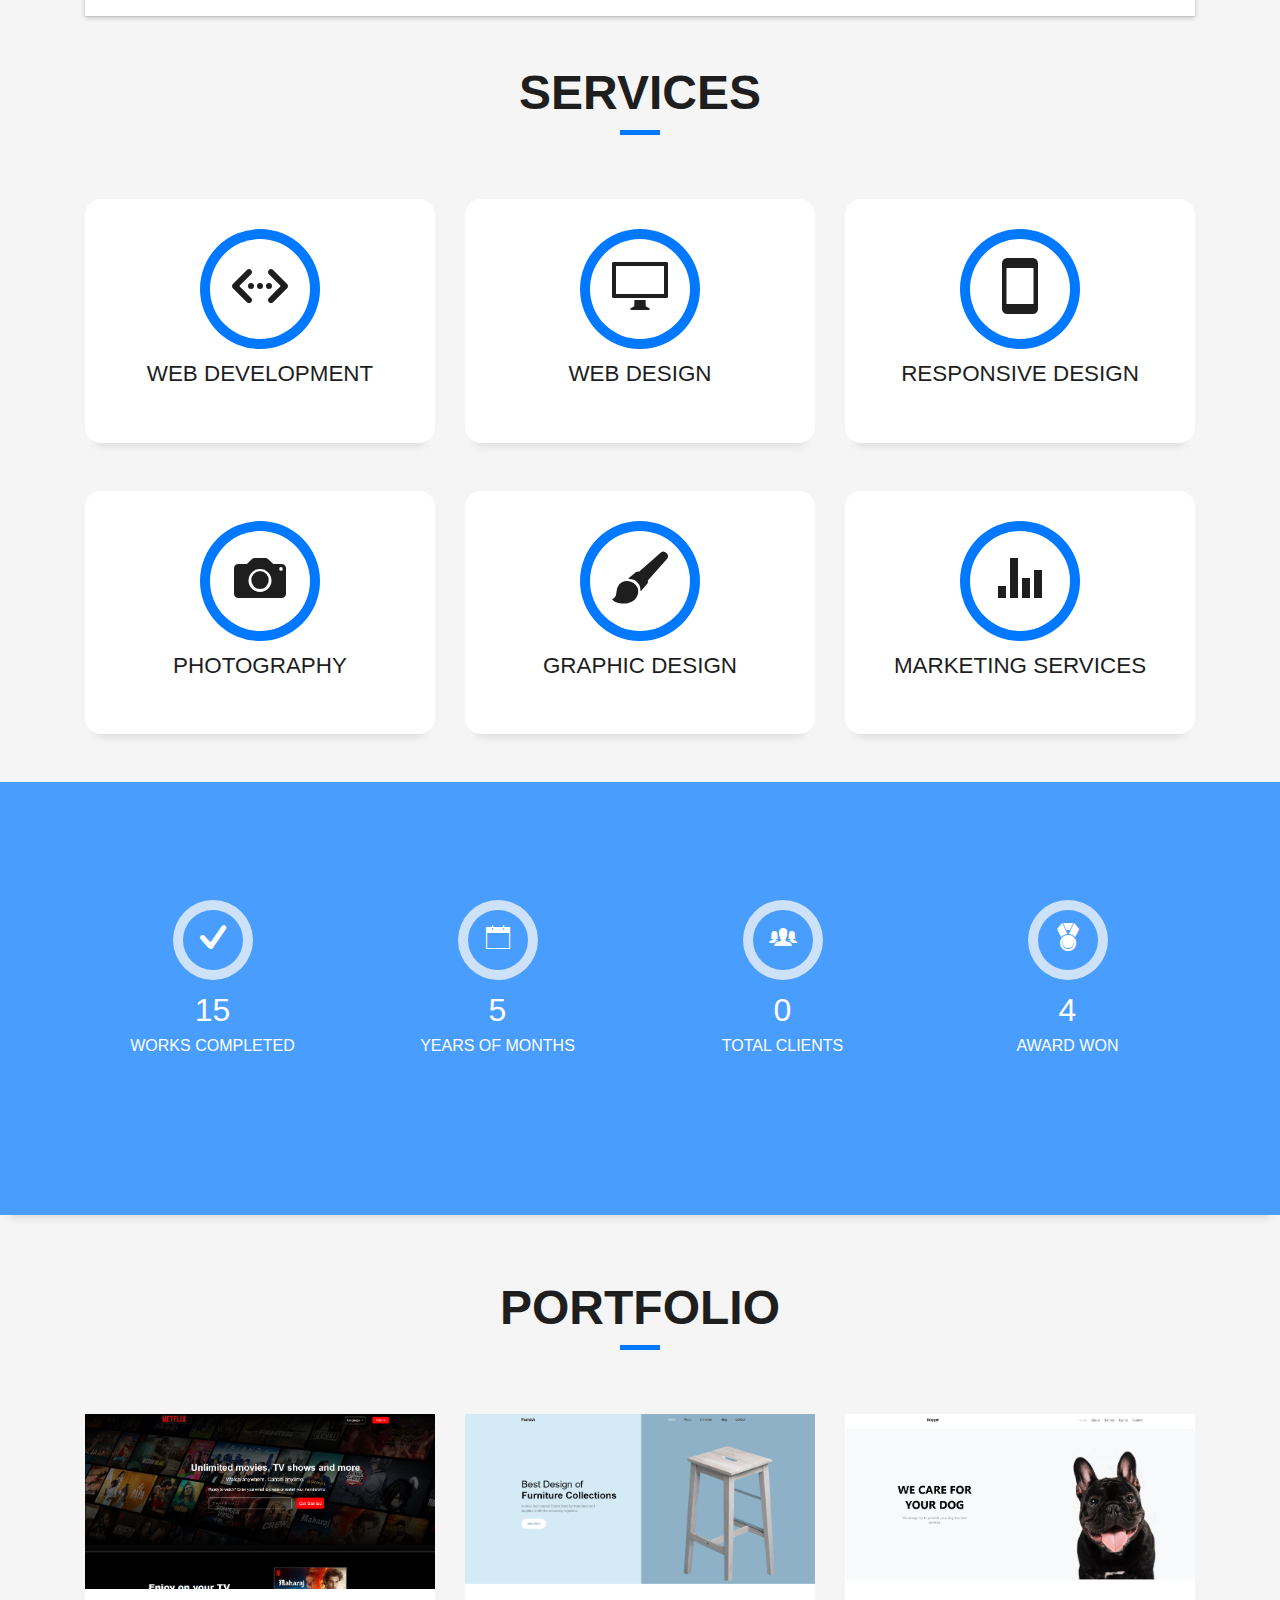
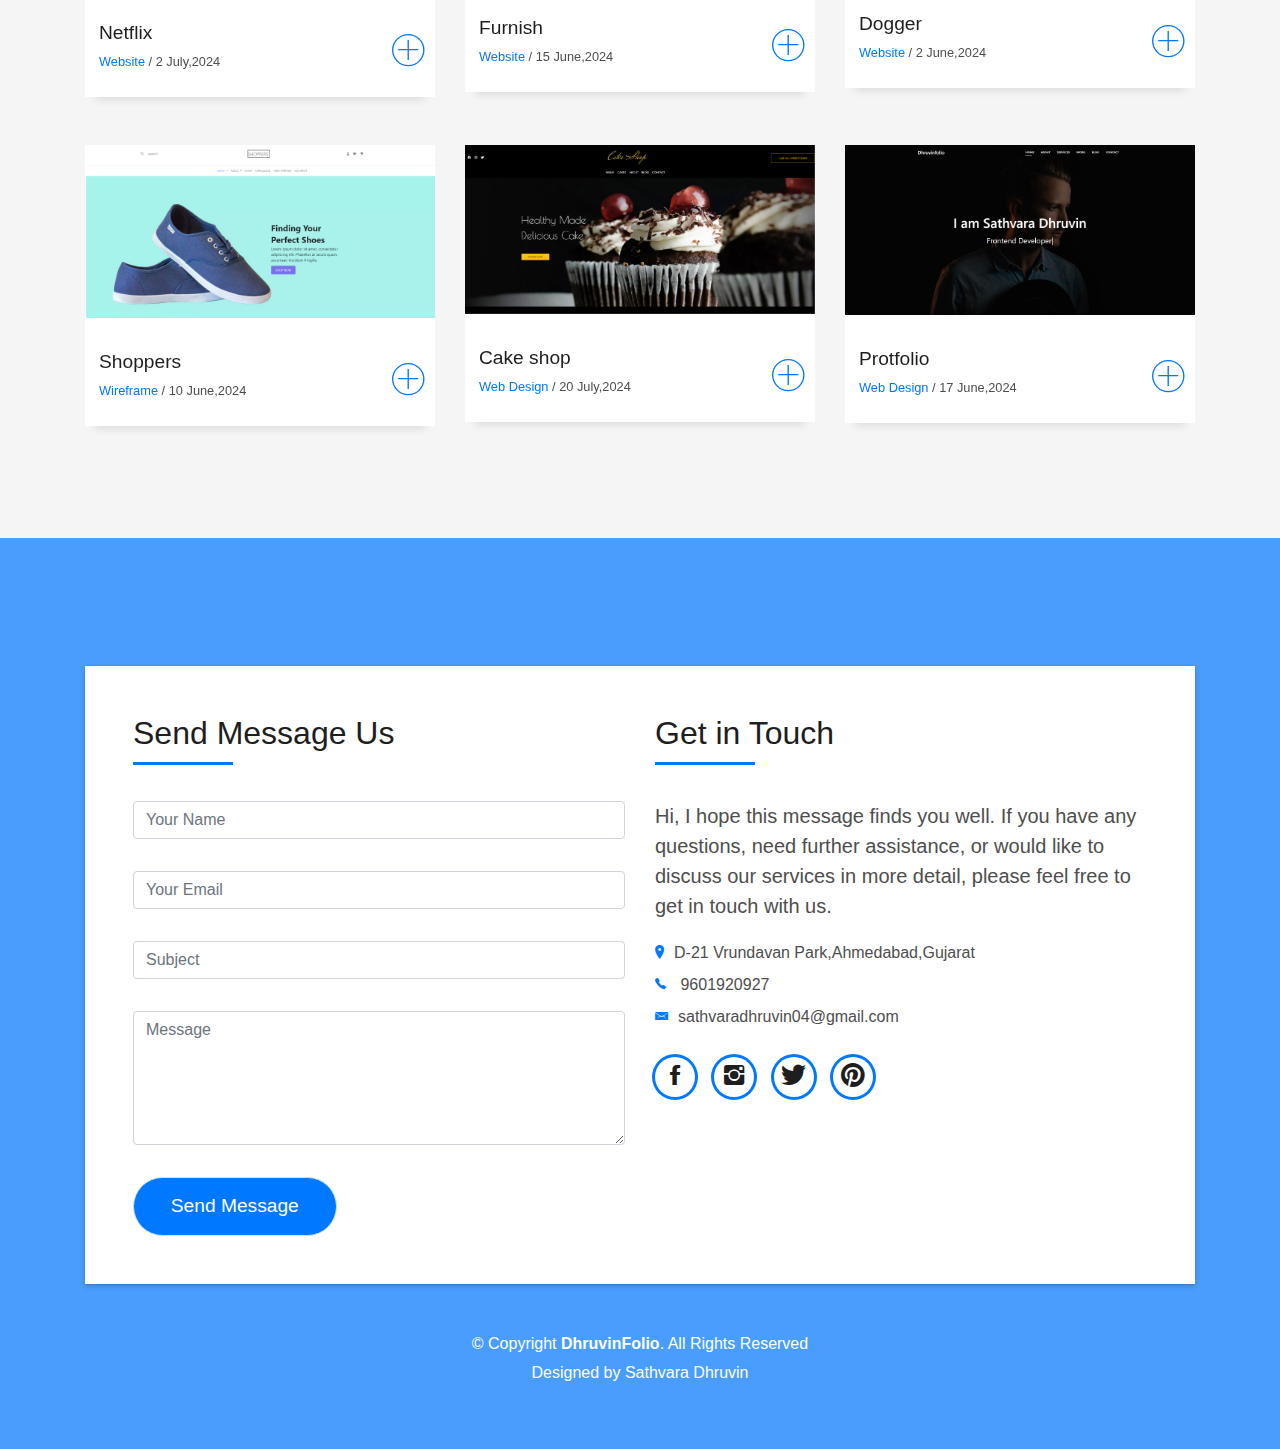
==== commit a4a41bbd: "First commit" ====
--- a/index.html
+++ b/index.html
@@ -49,9 +49,6 @@
           </li>
           <li class="nav-item">
             <a class="nav-link js-scroll" href="#work">Work</a>
-          </li>
-          <li class="nav-item">
-            <a class="nav-link js-scroll" href="#blog">Blog</a>
           </li>
           <li class="nav-item">
             <a class="nav-link js-scroll" href="#contact">Contact</a>
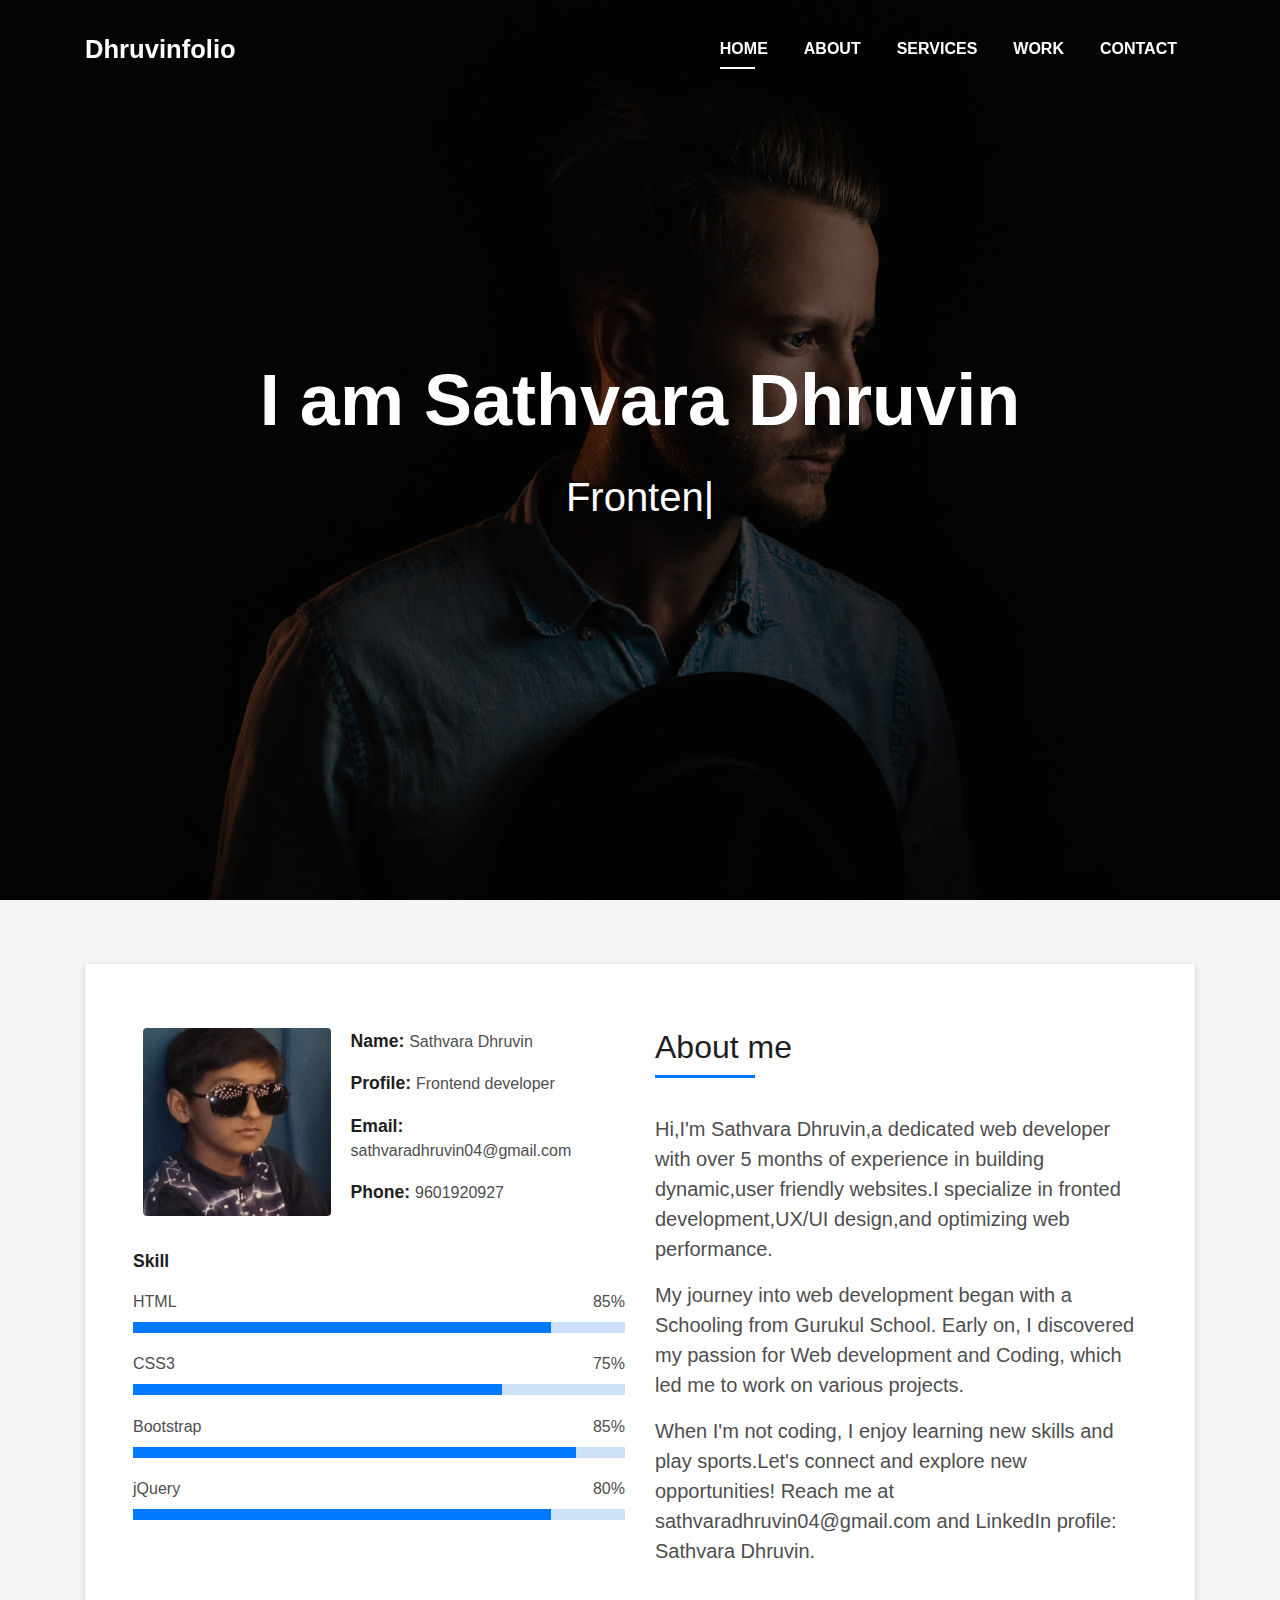
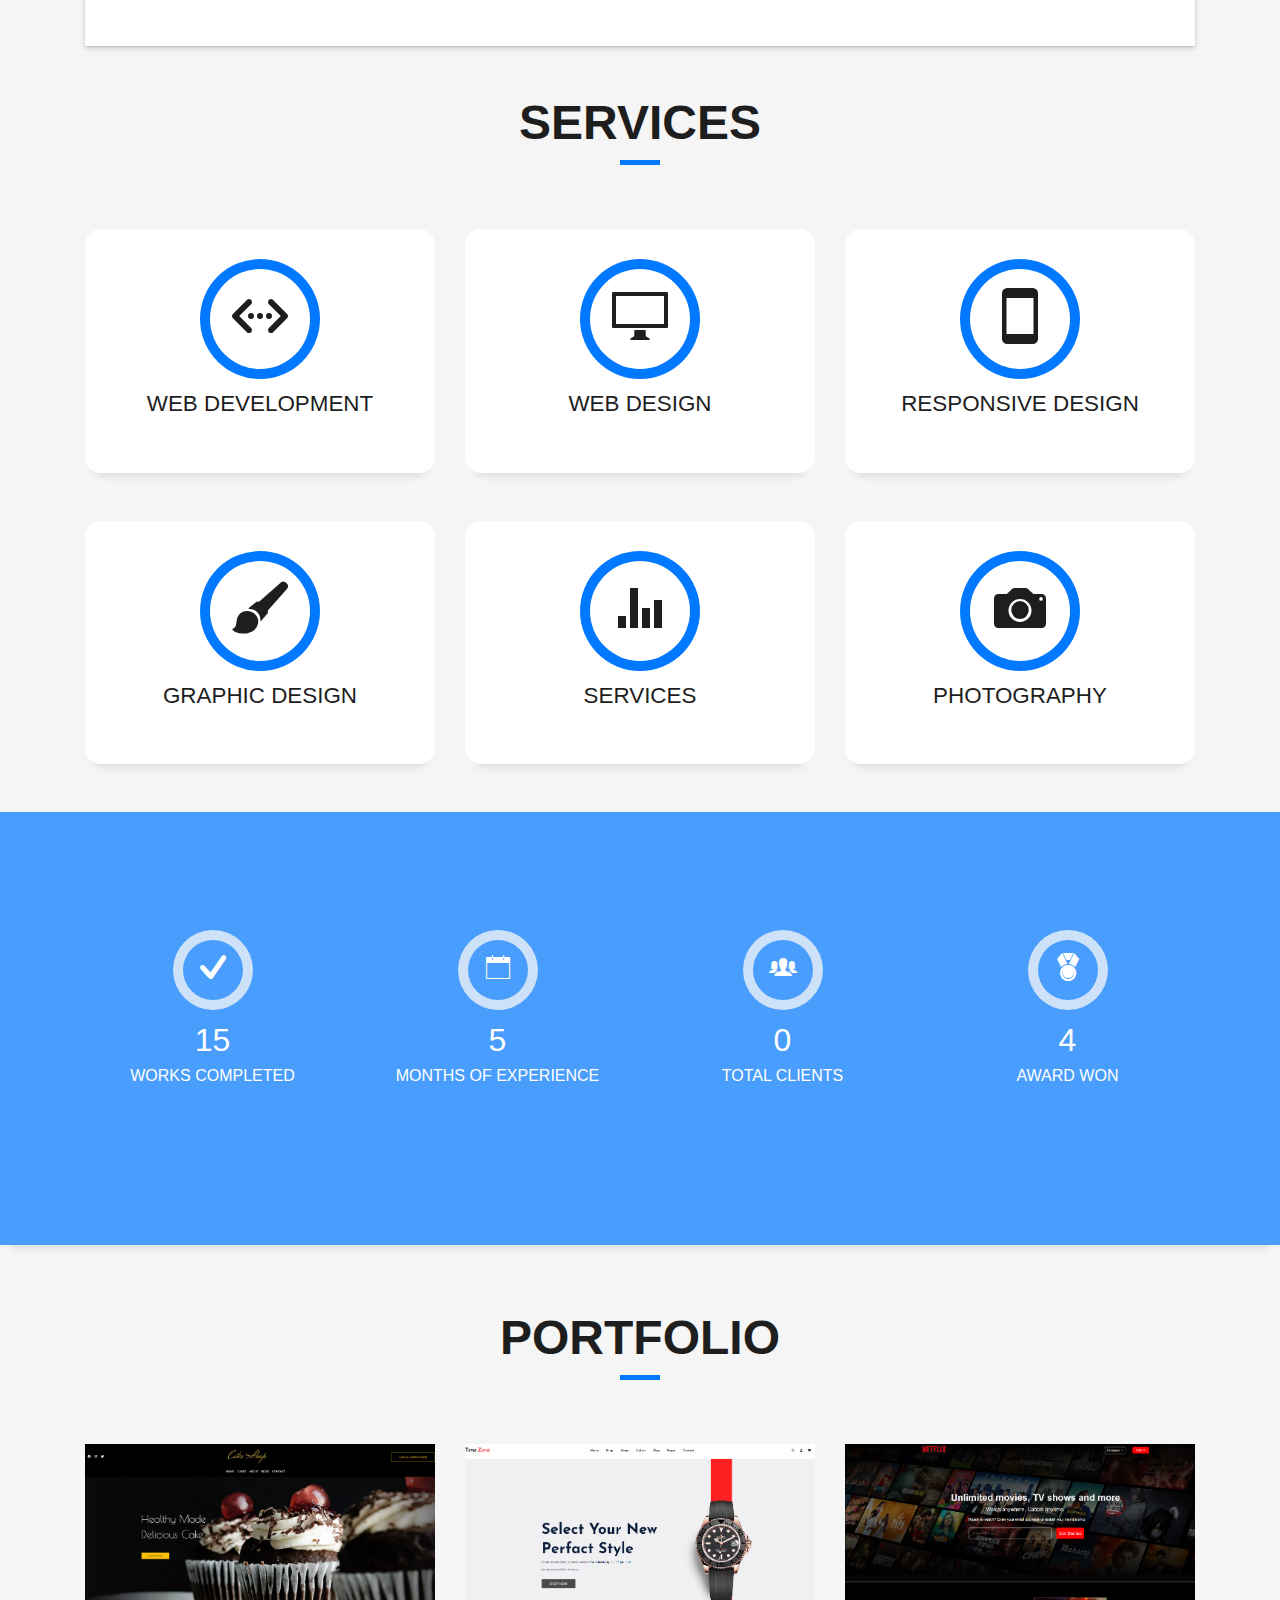
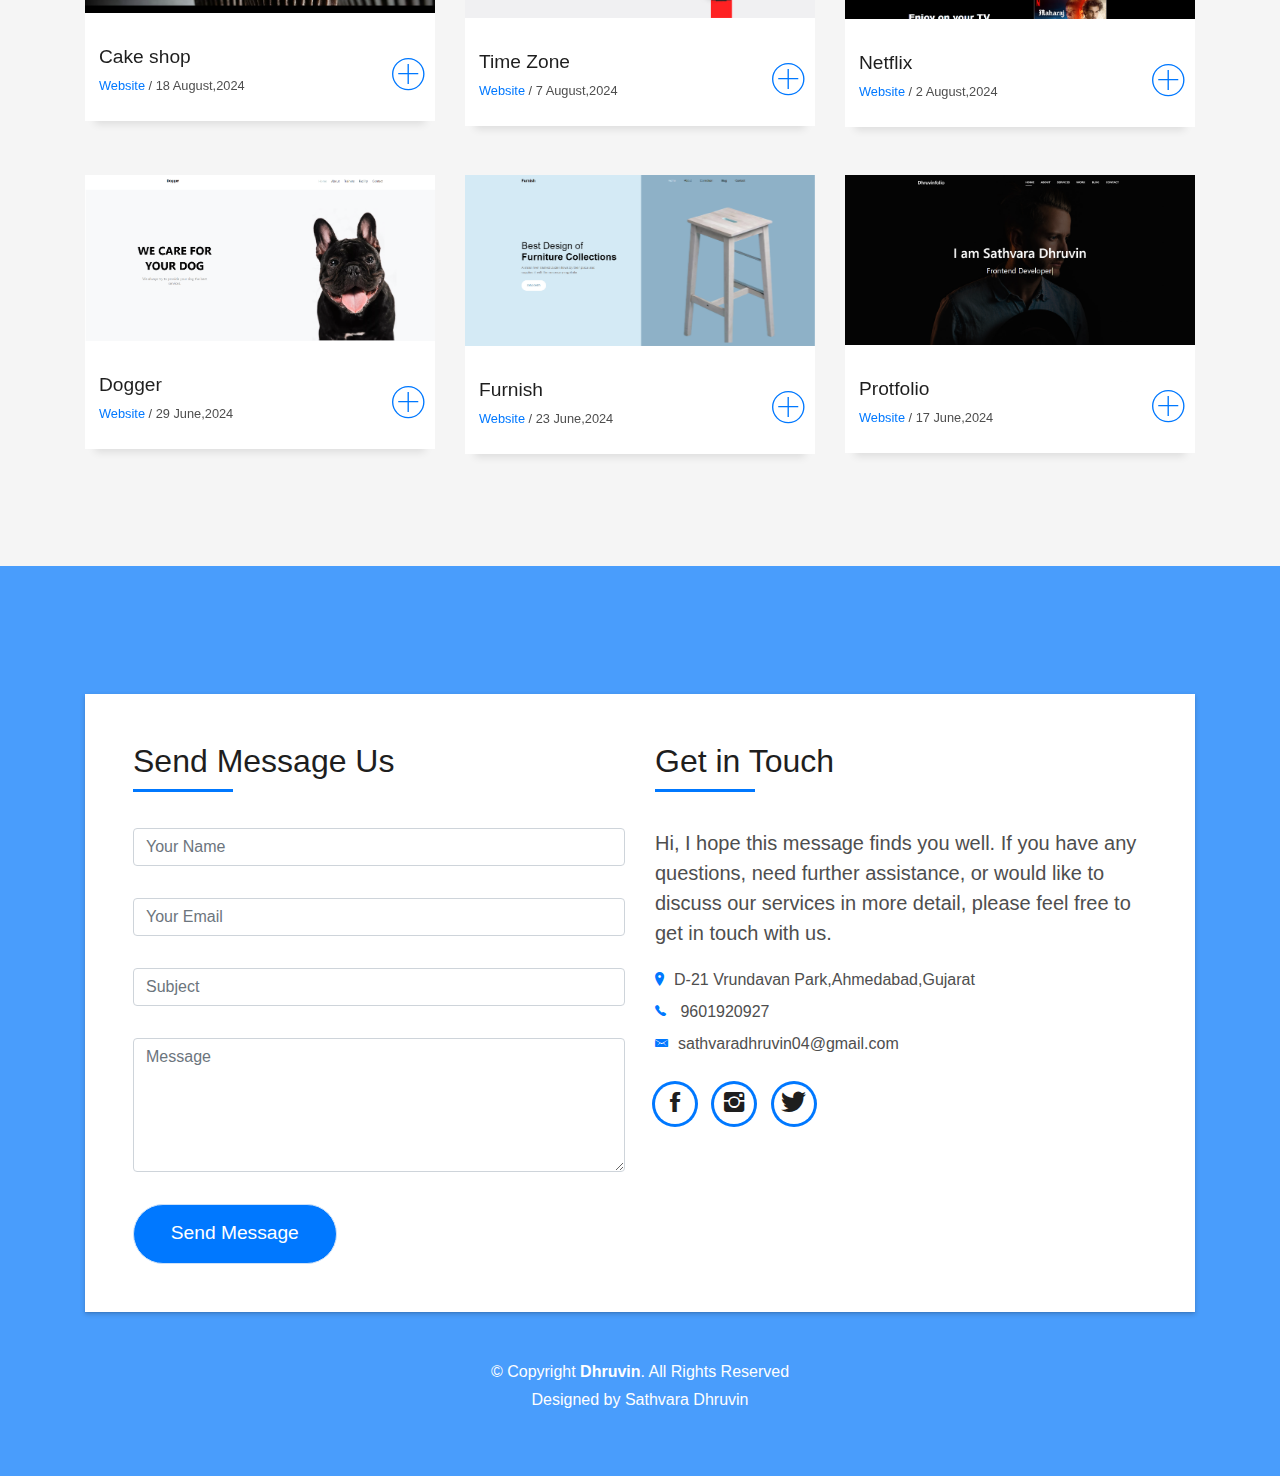
==== commit f918aab8: "First commit" ====
--- a/index.html
+++ b/index.html
@@ -110,12 +110,12 @@
                     <div class="progress-bar" role="progressbar" style="width: 75%" aria-valuenow="75" aria-valuemin="0"
                       aria-valuemax="100"></div>
                   </div>
-                  <span>Bootstrap</span> <span class="pull-right">90%</span>
+                  <span>Bootstrap</span> <span class="pull-right">85%</span>
                   <div class="progress">
                     <div class="progress-bar" role="progressbar" style="width: 90%" aria-valuenow="90" aria-valuemin="0"
                       aria-valuemax="100"></div>
                   </div>
-                  <span>MS Office</span> <span class="pull-right">85%</span>
+                  <span>jQuery</span> <span class="pull-right">80%</span>
                   <div class="progress">
                     <div class="progress-bar" role="progressbar" style="width: 85%" aria-valuenow="85" aria-valuemin="0"
                       aria-valuemax="100"></div>
@@ -130,16 +130,17 @@
                     </h5>
                   </div>
                   <p class="lead">
-                    Hi,I'm Sathvara Dhruvin,a dedicated web developerwith over 5 months of experience in building
+                    Hi,I'm Sathvara Dhruvin,a dedicated web developer with over 5 months of experience in building
                     dynamic,user friendly websites.I specialize in fronted development,UX/UI design,and optimizing web
                     performance.
                   </p>
                   <p class="lead">
-                    My journey into web development began with a Schooling from Gurukul SChool. Early
-                    on, I discovered my passion for coding and chess, which led me to work on various projects.
+                    My journey into web development began with a Schooling from Gurukul School. Early
+                    on, I discovered my passion for Web development and Coding, which led me to work on various
+                    projects.
                   </p>
                   <p class="lead">
-                    When I'm not coding, I enjoy learning new skills and travelling.Let's connect and explore new
+                    When I'm not coding, I enjoy learning new skills and play sports.Let's connect and explore new
                     opportunities! Reach me at sathvaradhruvin04@gmail.com and
                     LinkedIn profile: Sathvara Dhruvin.
                   </p>
@@ -199,16 +200,6 @@
         <div class="col-md-4">
           <div class="service-box">
             <div class="service-ico">
-              <span class="ico-circle"><i class="ion-camera"></i></span>
-            </div>
-            <div class="service-content">
-              <h2 class="s-title">Photography</h2>
-            </div>
-          </div>
-        </div>
-        <div class="col-md-4">
-          <div class="service-box">
-            <div class="service-ico">
               <span class="ico-circle"><i class="ion-paintbrush"></i></span>
             </div>
             <div class="service-content">
@@ -222,7 +213,17 @@
               <span class="ico-circle"><i class="ion-stats-bars"></i></span>
             </div>
             <div class="service-content">
-              <h2 class="s-title">Marketing Services</h2>
+              <h2 class="s-title">Services</h2>
+            </div>
+          </div>
+        </div>
+        <div class="col-md-4">
+          <div class="service-box">
+            <div class="service-ico">
+              <span class="ico-circle"><i class="ion-camera"></i></span>
+            </div>
+            <div class="service-content">
+              <h2 class="s-title">Photography</h2>
             </div>
           </div>
         </div>
@@ -253,7 +254,7 @@
             </div>
             <div class="counter-num">
               <p class="counter">5</p>
-              <span class="counter-text">YEARS OF MONTHS</span>
+              <span class="counter-text">MONTHS OF EXPERIENCE</span>
             </div>
           </div>
         </div>
@@ -299,16 +300,64 @@
       <div class="row">
         <div class="col-md-4">
           <div class="work-box">
-            <a href="img/netflix img.png" data-lightbox="gallery-mf">
+            <a href="img/project1.png" data-lightbox="gallery-mf">
               <div class="work-img">
-                <img src="img/netflix img.png" alt="" class="img-fluid">
+                <img src="img/project1.png" alt="" class="img-fluid">
+              </div>
+              <div class="work-content">
+                <div class="row">
+                  <div class="col-sm-8">
+                    <h2 class="w-title">Cake shop</h2>
+                    <div class="w-more">
+                      <span class="w-ctegory">Website</span> / <span class="w-date">18 August,2024</span>
+                    </div>
+                  </div>
+                  <div class="col-sm-4">
+                    <div class="w-like">
+                      <span class="ion-ios-plus-outline"></span>
+                    </div>
+                  </div>
+                </div>
+              </div>
+            </a>
+          </div>
+        </div>
+        <div class="col-md-4">
+          <div class="work-box">
+            <a href="img/project2.png" data-lightbox="gallery-mf">
+              <div class="work-img">
+                <img src="img/project2.png" alt="" class="img-fluid">
+              </div>
+              <div class="work-content">
+                <div class="row">
+                  <div class="col-sm-8">
+                    <h2 class="w-title">Time Zone</h2>
+                    <div class="w-more">
+                      <span class="w-ctegory">Website</span> / <span class="w-date">7 August,2024</span>
+                    </div>
+                  </div>
+                  <div class="col-sm-4">
+                    <div class="w-like">
+                      <span class="ion-ios-plus-outline"></span>
+                    </div>
+                  </div>
+                </div>
+              </div>
+            </a>
+          </div>
+        </div>
+        <div class="col-md-4">
+          <div class="work-box">
+            <a href="img/project3.png" data-lightbox="gallery-mf">
+              <div class="work-img">
+                <img src="img/project3.png" alt="" class="img-fluid">
               </div>
               <div class="work-content">
                 <div class="row">
                   <div class="col-sm-8">
                     <h2 class="w-title">Netflix</h2>
                     <div class="w-more">
-                      <span class="w-ctegory">Website</span> / <span class="w-date">2 July,2024</span>
+                      <span class="w-ctegory">Website</span> / <span class="w-date">2 August,2024</span>
                     </div>
                   </div>
                   <div class="col-sm-4">
@@ -323,16 +372,40 @@
         </div>
         <div class="col-md-4">
           <div class="work-box">
-            <a href="img/table .png" data-lightbox="gallery-mf">
+            <a href="img/project4.png" data-lightbox="gallery-mf">
               <div class="work-img">
-                <img src="img/table .png" alt="" class="img-fluid">
+                <img src="img/project4.png" alt="" class="img-fluid">
+              </div>
+              <div class="work-content">
+                <div class="row">
+                  <div class="col-sm-8">
+                    <h2 class="w-title">Dogger</h2>
+                    <div class="w-more">
+                      <span class="w-ctegory">Website</span> / <span class="w-date">29 June,2024</span>
+                    </div>
+                  </div>
+                  <div class="col-sm-4">
+                    <div class="w-like">
+                      <span class="ion-ios-plus-outline"></span>
+                    </div>
+                  </div>
+                </div>
+              </div>
+            </a>
+          </div>
+        </div>
+        <div class="col-md-4">
+          <div class="work-box">
+            <a href="img/project5.png" data-lightbox="gallery-mf">
+              <div class="work-img">
+                <img src="img/project5.png" alt="" class="img-fluid">
               </div>
               <div class="work-content">
                 <div class="row">
                   <div class="col-sm-8">
                     <h2 class="w-title">Furnish</h2>
                     <div class="w-more">
-                      <span class="w-ctegory">Website</span> / <span class="w-date">15 June,2024</span>
+                      <span class="w-ctegory">Website</span> / <span class="w-date">23 June,2024</span>
                     </div>
                   </div>
                   <div class="col-sm-4">
@@ -347,88 +420,16 @@
         </div>
         <div class="col-md-4">
           <div class="work-box">
-            <a href="img/Dogger.png" data-lightbox="gallery-mf">
+            <a href="img/project6.png" data-lightbox="gallery-mf">
               <div class="work-img">
-                <img src="img/Dogger.png" alt="" class="img-fluid">
-              </div>
-              <div class="work-content">
-                <div class="row">
-                  <div class="col-sm-8">
-                    <h2 class="w-title">Dogger</h2>
-                    <div class="w-more">
-                      <span class="w-ctegory">Website</span> / <span class="w-date">2 June,2024</span>
-                    </div>
-                  </div>
-                  <div class="col-sm-4">
-                    <div class="w-like">
-                      <span class="ion-ios-plus-outline"></span>
-                    </div>
-                  </div>
-                </div>
-              </div>
-            </a>
-          </div>
-        </div>
-        <div class="col-md-4">
-          <div class="work-box">
-            <a href="img/shoppers.png" data-lightbox="gallery-mf">
-              <div class="work-img">
-                <img src="img/shoppers.png" alt="" class="img-fluid">
-              </div>
-              <div class="work-content">
-                <div class="row">
-                  <div class="col-sm-8">
-                    <h2 class="w-title">Shoppers</h2>
-                    <div class="w-more">
-                      <span class="w-ctegory">Wireframe</span> / <span class="w-date">10 June,2024</span>
-                    </div>
-                  </div>
-                  <div class="col-sm-4">
-                    <div class="w-like">
-                      <span class="ion-ios-plus-outline"></span>
-                    </div>
-                  </div>
-                </div>
-              </div>
-            </a>
-          </div>
-        </div>
-        <div class="col-md-4">
-          <div class="work-box">
-            <a href="img/cake.png" data-lightbox="gallery-mf">
-              <div class="work-img">
-                <img src="img/cake.png" alt="" class="img-fluid">
-              </div>
-              <div class="work-content">
-                <div class="row">
-                  <div class="col-sm-8">
-                    <h2 class="w-title">Cake shop</h2>
-                    <div class="w-more">
-                      <span class="w-ctegory">Web Design</span> / <span class="w-date">20 July,2024</span>
-                    </div>
-                  </div>
-                  <div class="col-sm-4">
-                    <div class="w-like">
-                      <span class="ion-ios-plus-outline"></span>
-                    </div>
-                  </div>
-                </div>
-              </div>
-            </a>
-          </div>
-        </div>
-        <div class="col-md-4">
-          <div class="work-box">
-            <a href="img/pROTFOLIO WORK.png" data-lightbox="gallery-mf">
-              <div class="work-img">
-                <img src="img/pROTFOLIO WORK.png" alt="" class="img-fluid">
+                <img src="img/project6.png" alt="" class="img-fluid">
               </div>
               <div class="work-content">
                 <div class="row">
                   <div class="col-sm-8">
                     <h2 class="w-title">Protfolio</h2>
                     <div class="w-more">
-                      <span class="w-ctegory">Web Design</span> / <span class="w-date">17 June,2024</span>
+                      <span class="w-ctegory">Website</span> / <span class="w-date">17 June,2024</span>
                     </div>
                   </div>
                   <div class="col-sm-4">
@@ -526,7 +527,6 @@
                       <li><a href=""><span class="ico-circle"><i class="ion-social-facebook"></i></span></a></li>
                       <li><a href=""><span class="ico-circle"><i class="ion-social-instagram"></i></span></a></li>
                       <li><a href=""><span class="ico-circle"><i class="ion-social-twitter"></i></span></a></li>
-                      <li><a href=""><span class="ico-circle"><i class="ion-social-pinterest"></i></span></a></li>
                     </ul>
                   </div>
                 </div>
@@ -541,7 +541,7 @@
         <div class="row">
           <div class="col-sm-12">
             <div class="copyright-box">
-              <p class="copyright">&copy; Copyright <strong>DhruvinFolio</strong>. All Rights Reserved</p>
+              <p class="copyright">&copy; Copyright <strong>Dhruvin</strong>. All Rights Reserved</p>
               <div class="credits">
                 Designed by <a href="https://bootstrapmade.com/">Sathvara Dhruvin</a>
               </div>
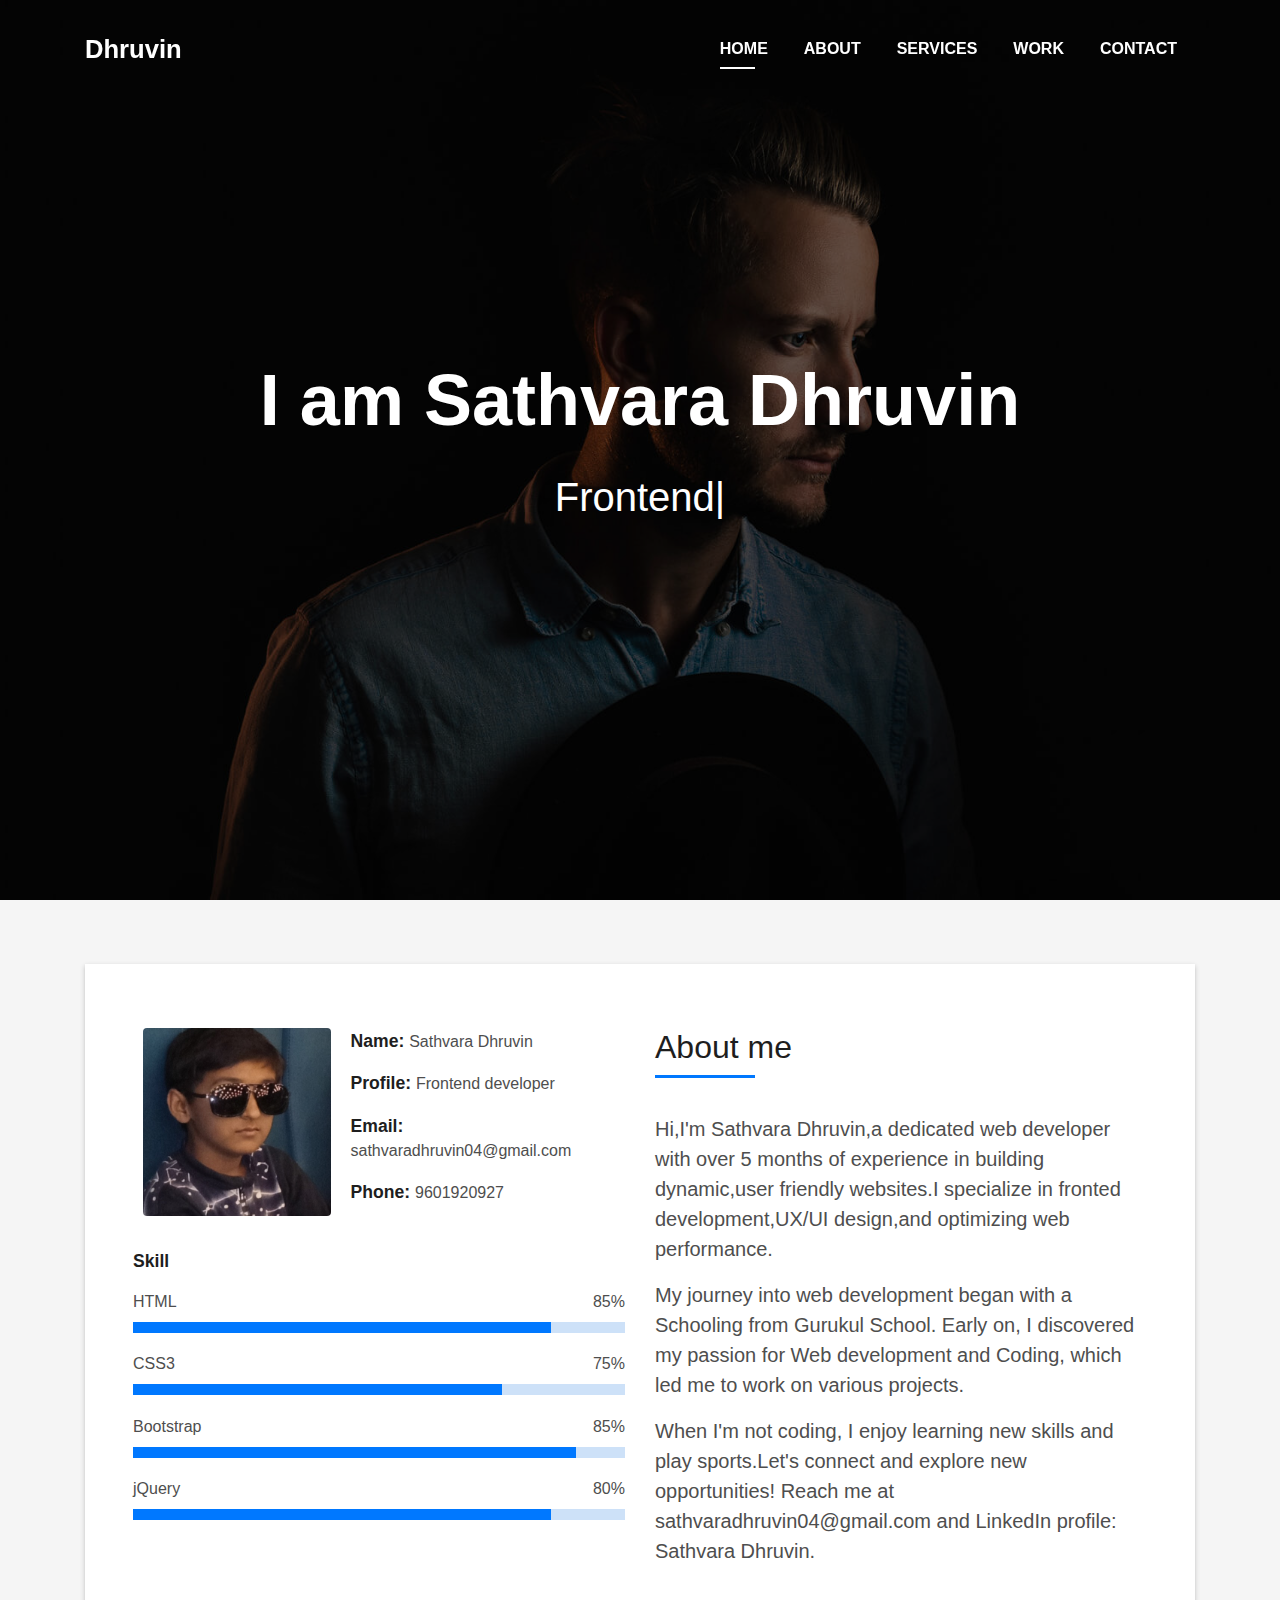
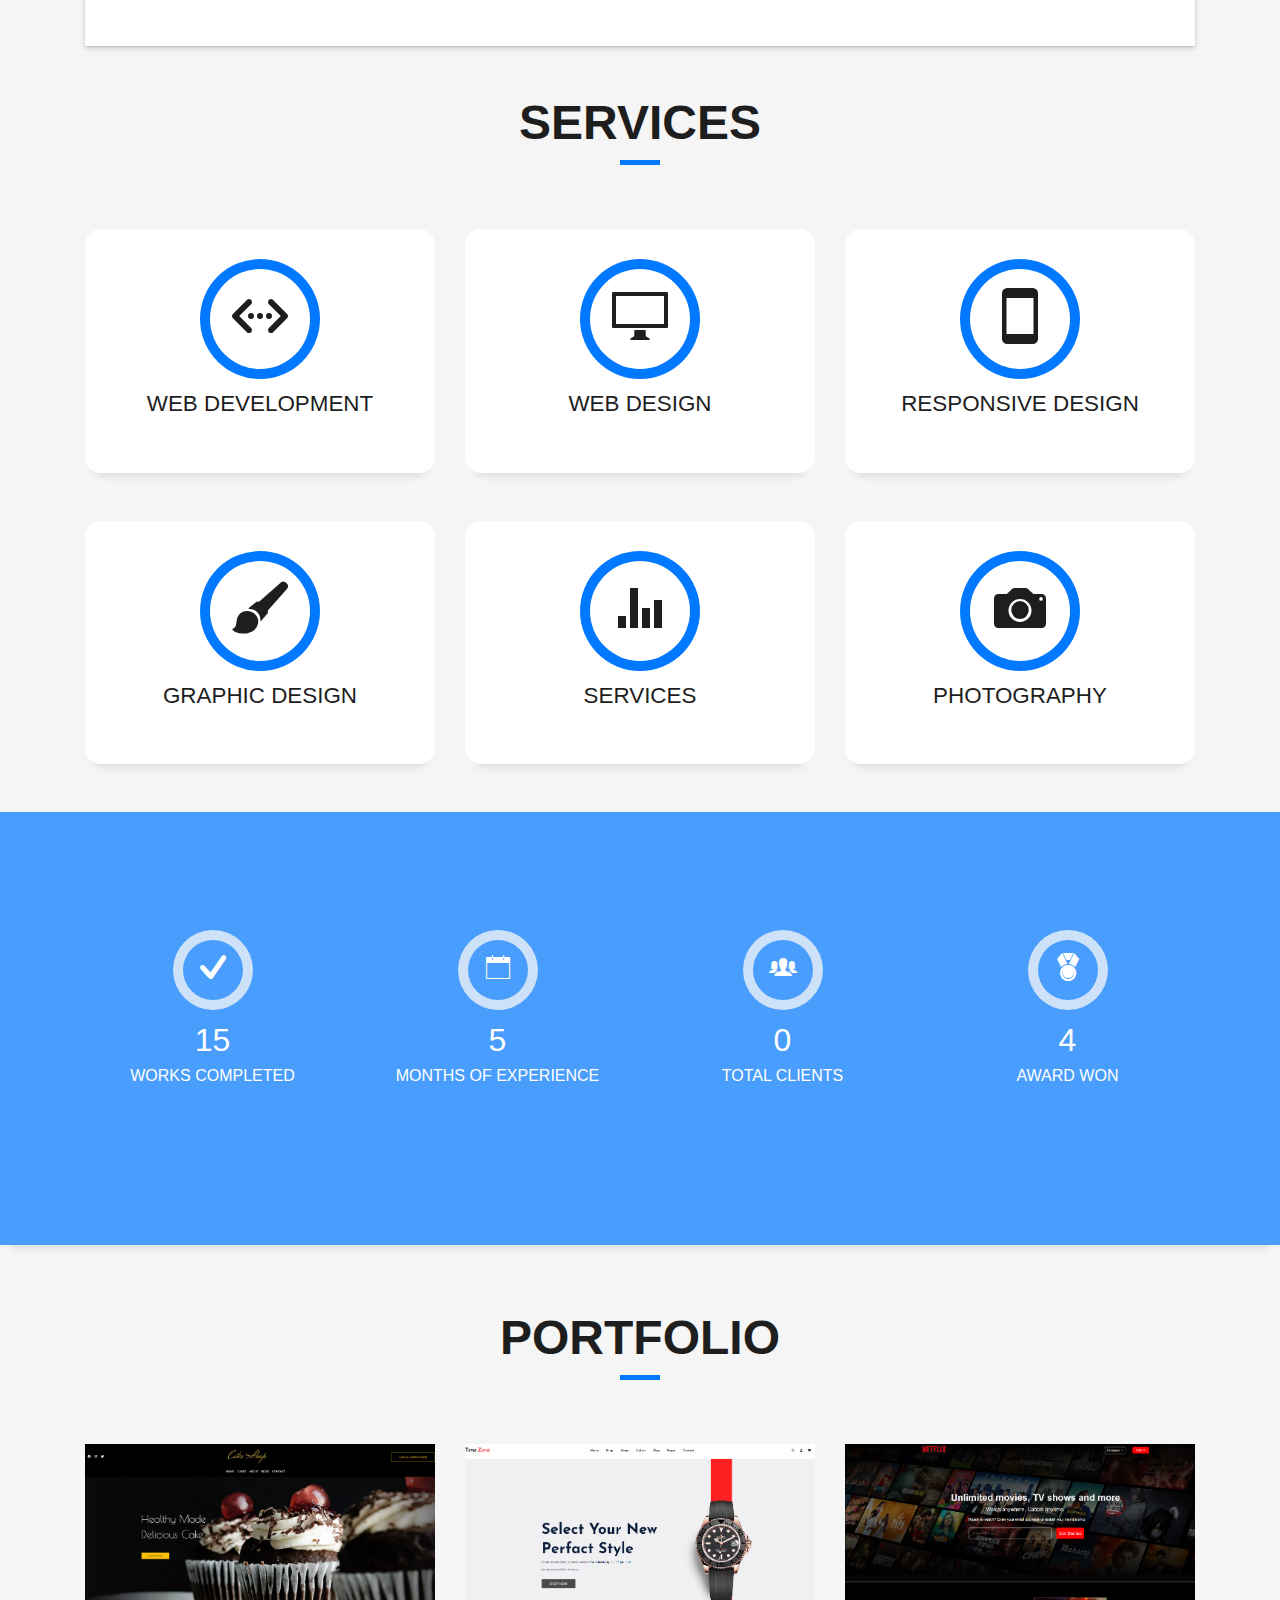
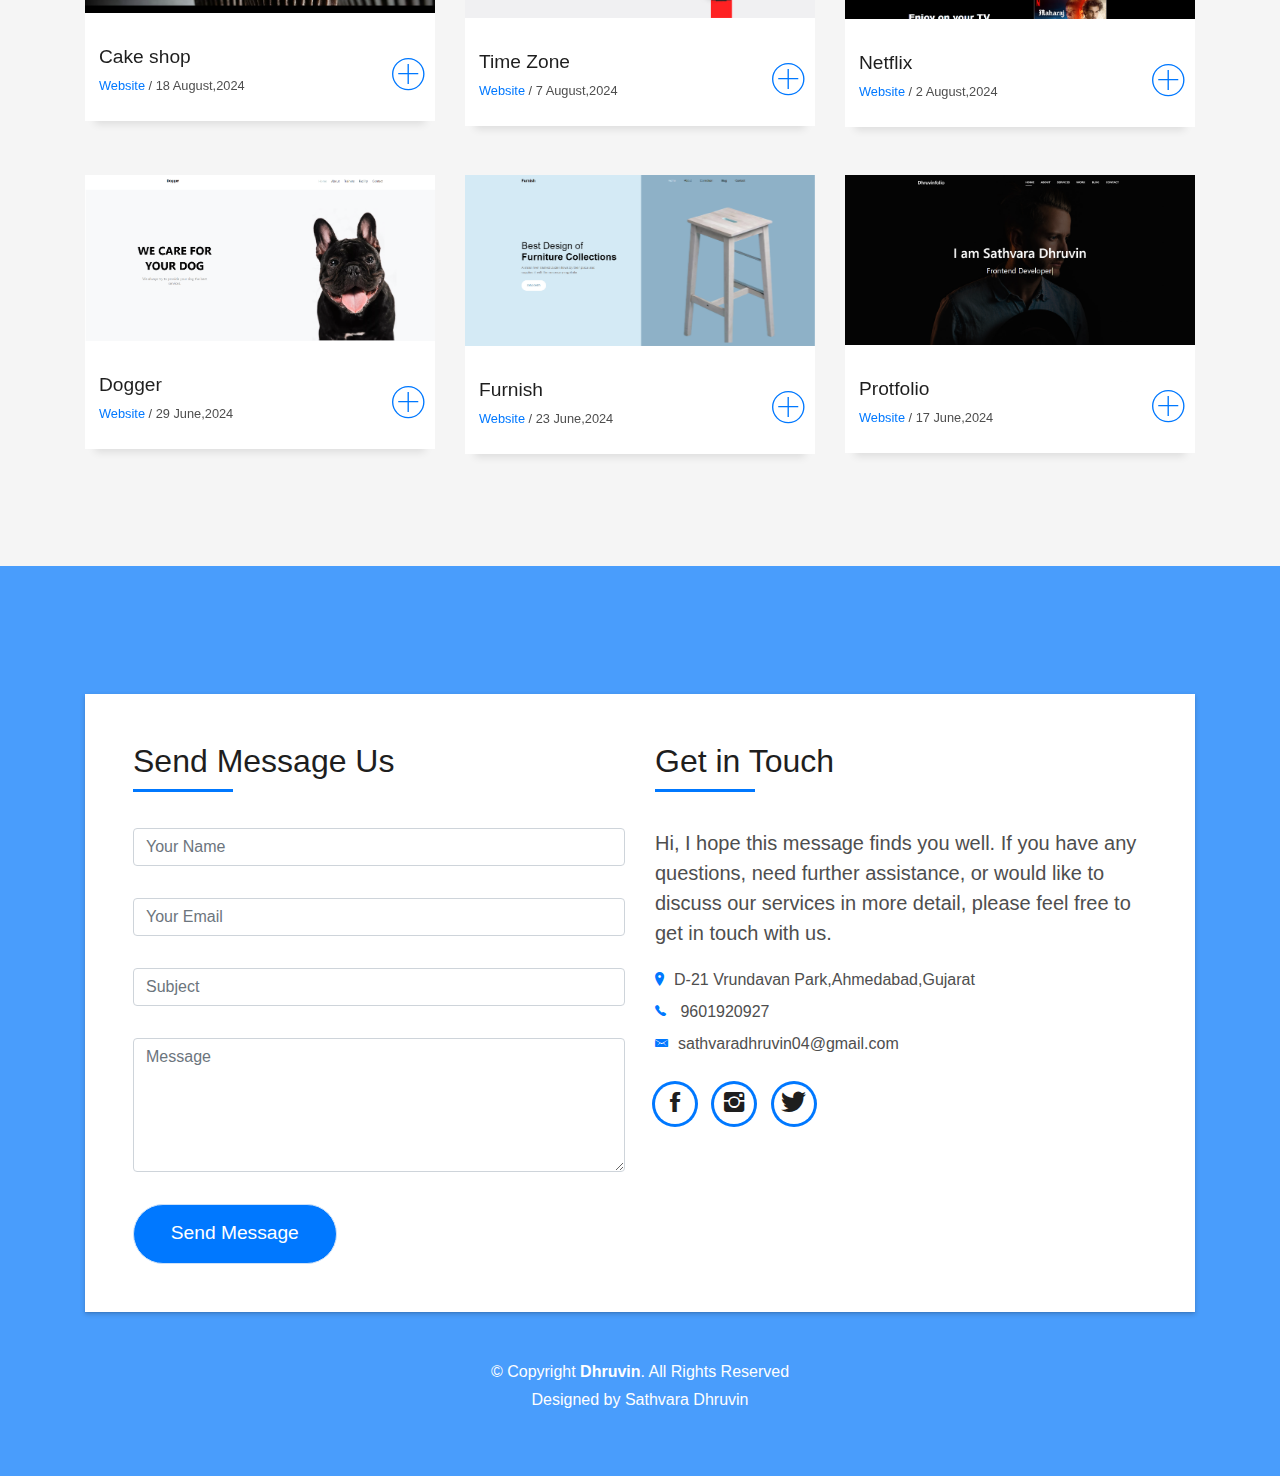
==== commit 935cea09: "Third  commit" ====
--- a/index.html
+++ b/index.html
@@ -32,7 +32,7 @@
   <!--/ Nav Star /-->
   <nav class="navbar navbar-b navbar-trans navbar-expand-md fixed-top" id="mainNav">
     <div class="container">
-      <a class="navbar-brand js-scroll" href="#page-top">Dhruvinfolio</a>
+      <a class="navbar-brand js-scroll" href="#page-top">Dhruvin</a>
       <button class="navbar-toggler collapsedgi" type="button" data-toggle="collapse" data-target="#navbarDefault"
         aria-controls="navbarDefault" aria-expanded="false" aria-label="Toggle navigation">
       </button>
@@ -300,7 +300,7 @@
       <div class="row">
         <div class="col-md-4">
           <div class="work-box">
-            <a href="img/project1.png" data-lightbox="gallery-mf">
+            <a href="https://sathvara07th.github.io/cake-shop/" target="_blank">
               <div class="work-img">
                 <img src="img/project1.png" alt="" class="img-fluid">
               </div>
@@ -324,7 +324,7 @@
         </div>
         <div class="col-md-4">
           <div class="work-box">
-            <a href="img/project2.png" data-lightbox="gallery-mf">
+            <a href="https://sathvara07th.github.io/time-zone/" target="_blank">
               <div class="work-img">
                 <img src="img/project2.png" alt="" class="img-fluid">
               </div>
@@ -348,7 +348,7 @@
         </div>
         <div class="col-md-4">
           <div class="work-box">
-            <a href="img/project3.png" data-lightbox="gallery-mf">
+            <a href=" https://sathvara07th.github.io/Netflix/" target="_blank">
               <div class="work-img">
                 <img src="img/project3.png" alt="" class="img-fluid">
               </div>
@@ -396,7 +396,7 @@
         </div>
         <div class="col-md-4">
           <div class="work-box">
-            <a href="img/project5.png" data-lightbox="gallery-mf">
+            <a href="https://sathvara07th.github.io/Furnish/" target="_blank">
               <div class="work-img">
                 <img src="img/project5.png" alt="" class="img-fluid">
               </div>
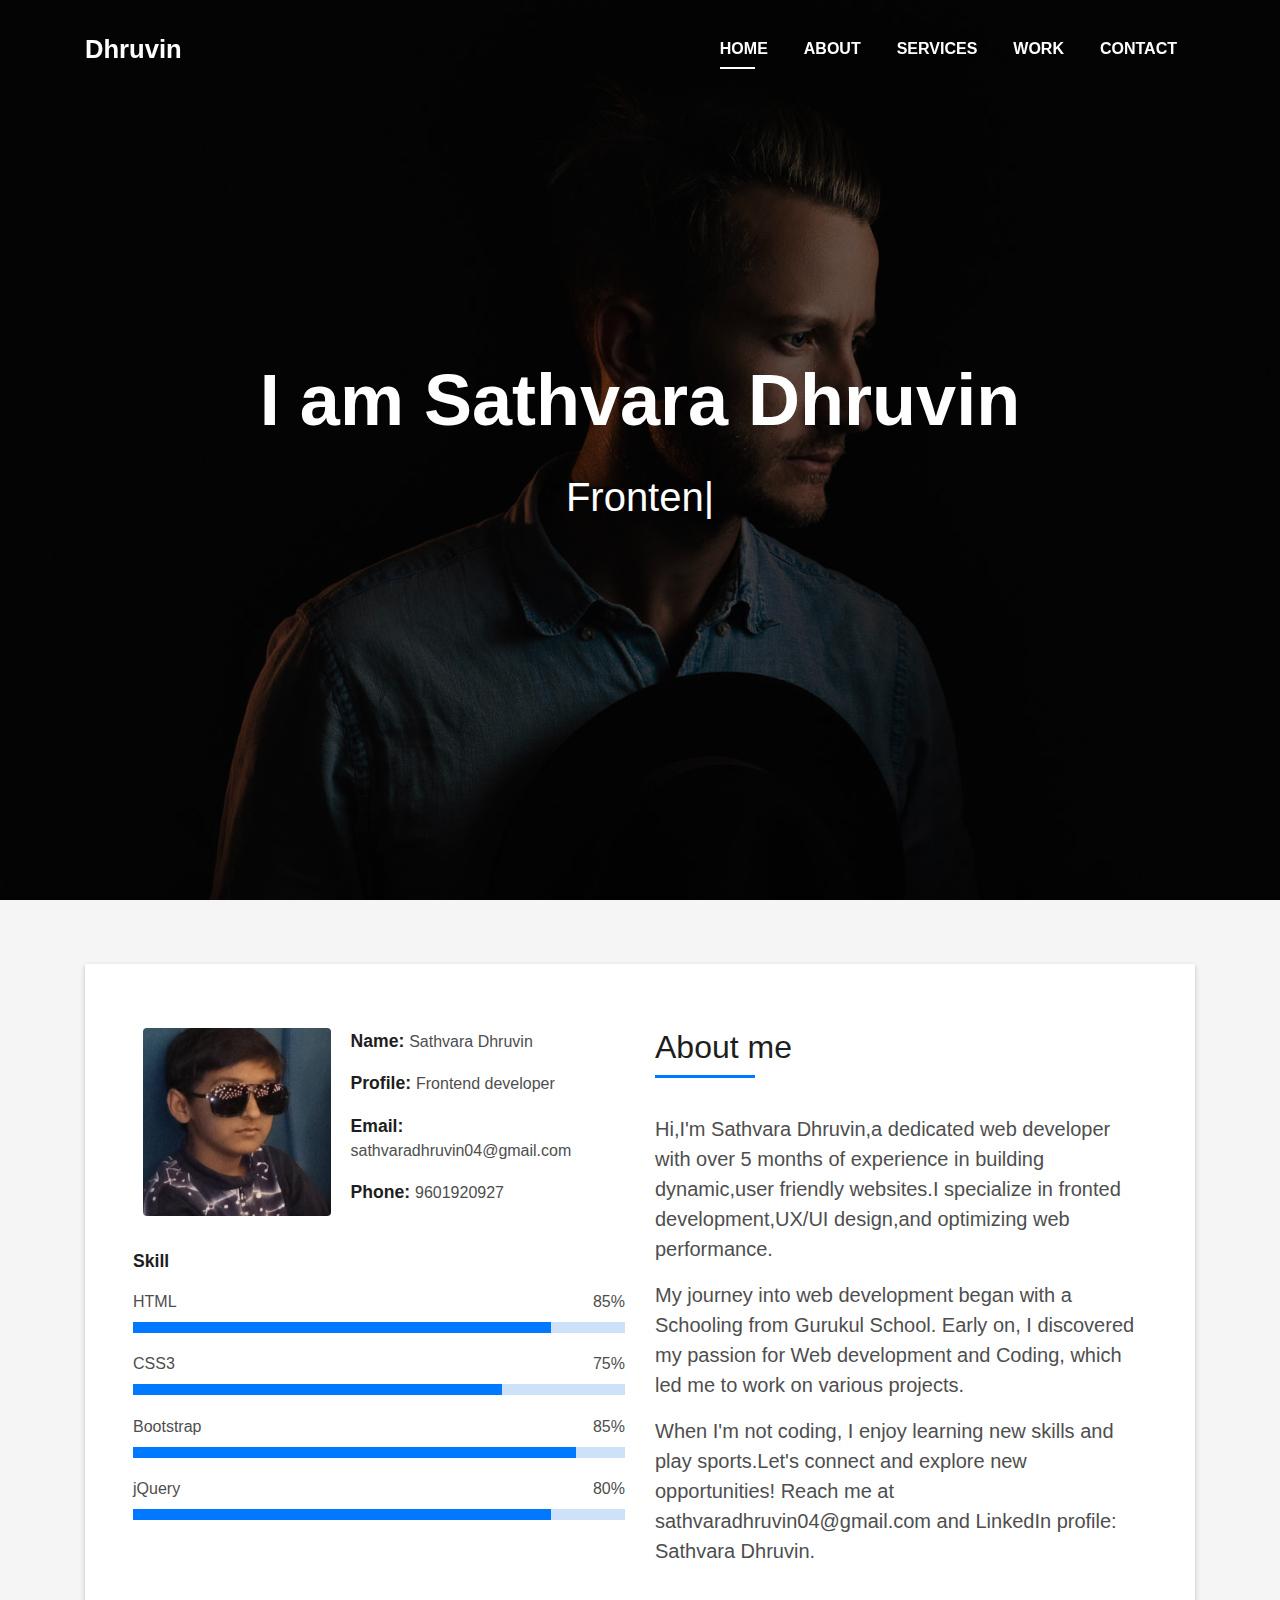
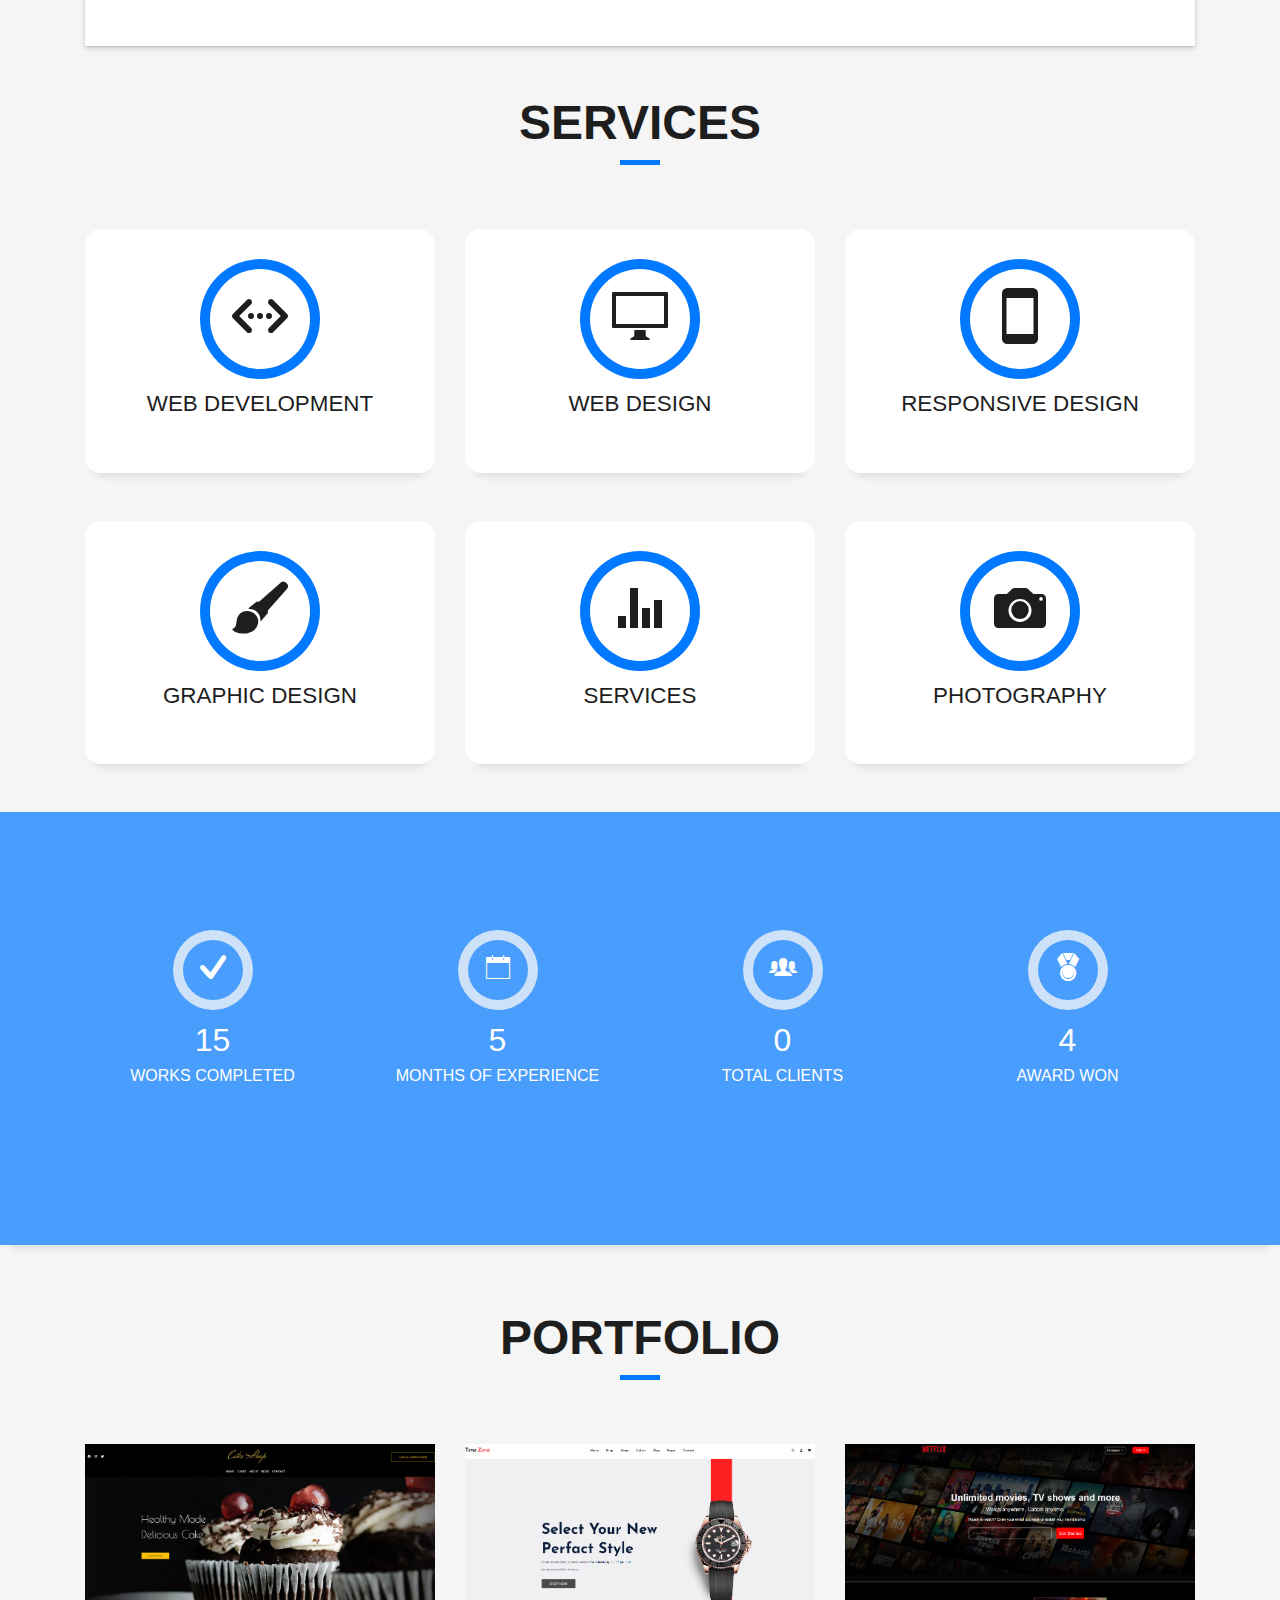
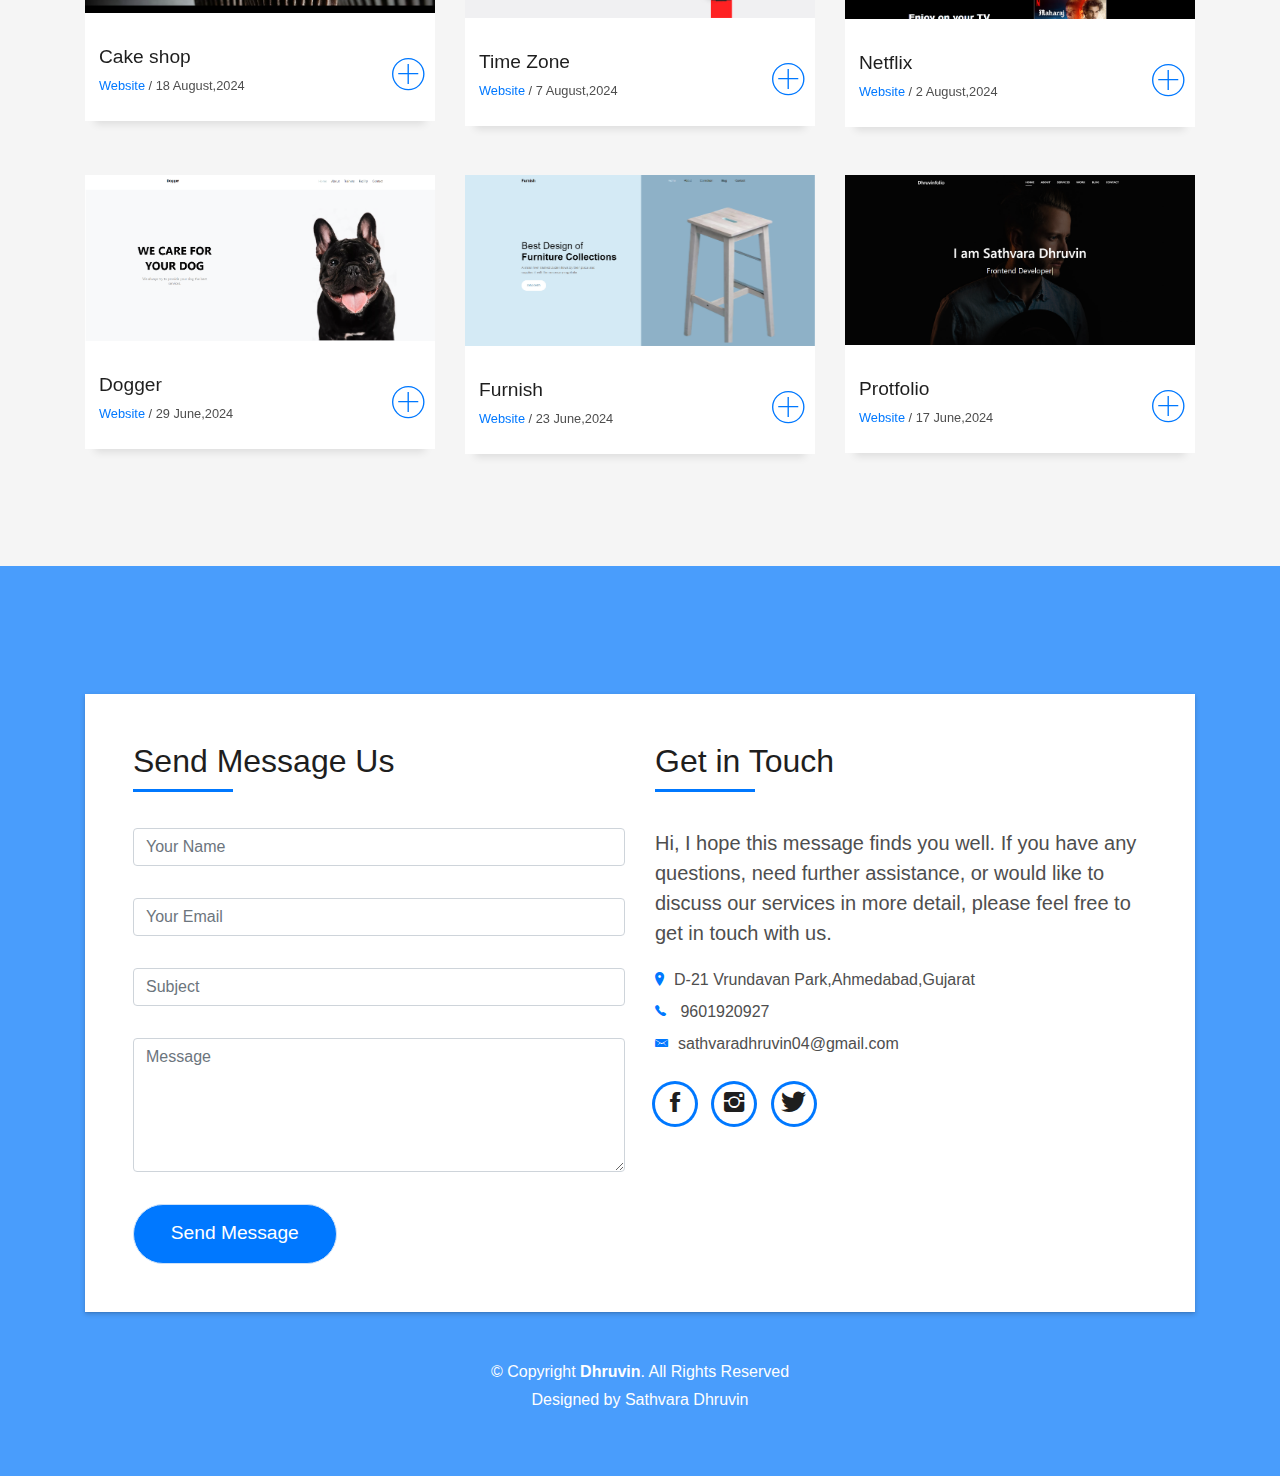
==== commit 1679f6fd: "First commit" ====
--- a/index.html
+++ b/index.html
@@ -65,11 +65,9 @@
     <div class="intro-content display-table">
       <div class="table-cell">
         <div class="container">
-          <!--<p class="display-6 color-d">Hello, world!</p>-->
           <h1 class="intro-title mb-4">I am Sathvara Dhruvin</h1>
           <p class="intro-subtitle"><span class="text-slider-items">Frontend Developer,Consulate</span><strong
               class="text-slider"></strong></p>
-          <!-- <p class="pt-3"><a class="btn btn-primary btn js-scroll px-4" href="#about" role="button">Learn More</a></p> -->
         </div>
       </div>
     </div>
@@ -420,7 +418,7 @@
         </div>
         <div class="col-md-4">
           <div class="work-box">
-            <a href="img/project6.png" data-lightbox="gallery-mf">
+            <a href="" data-lightbox="gallery-mf">
               <div class="work-img">
                 <img src="img/project6.png" alt="" class="img-fluid">
               </div>
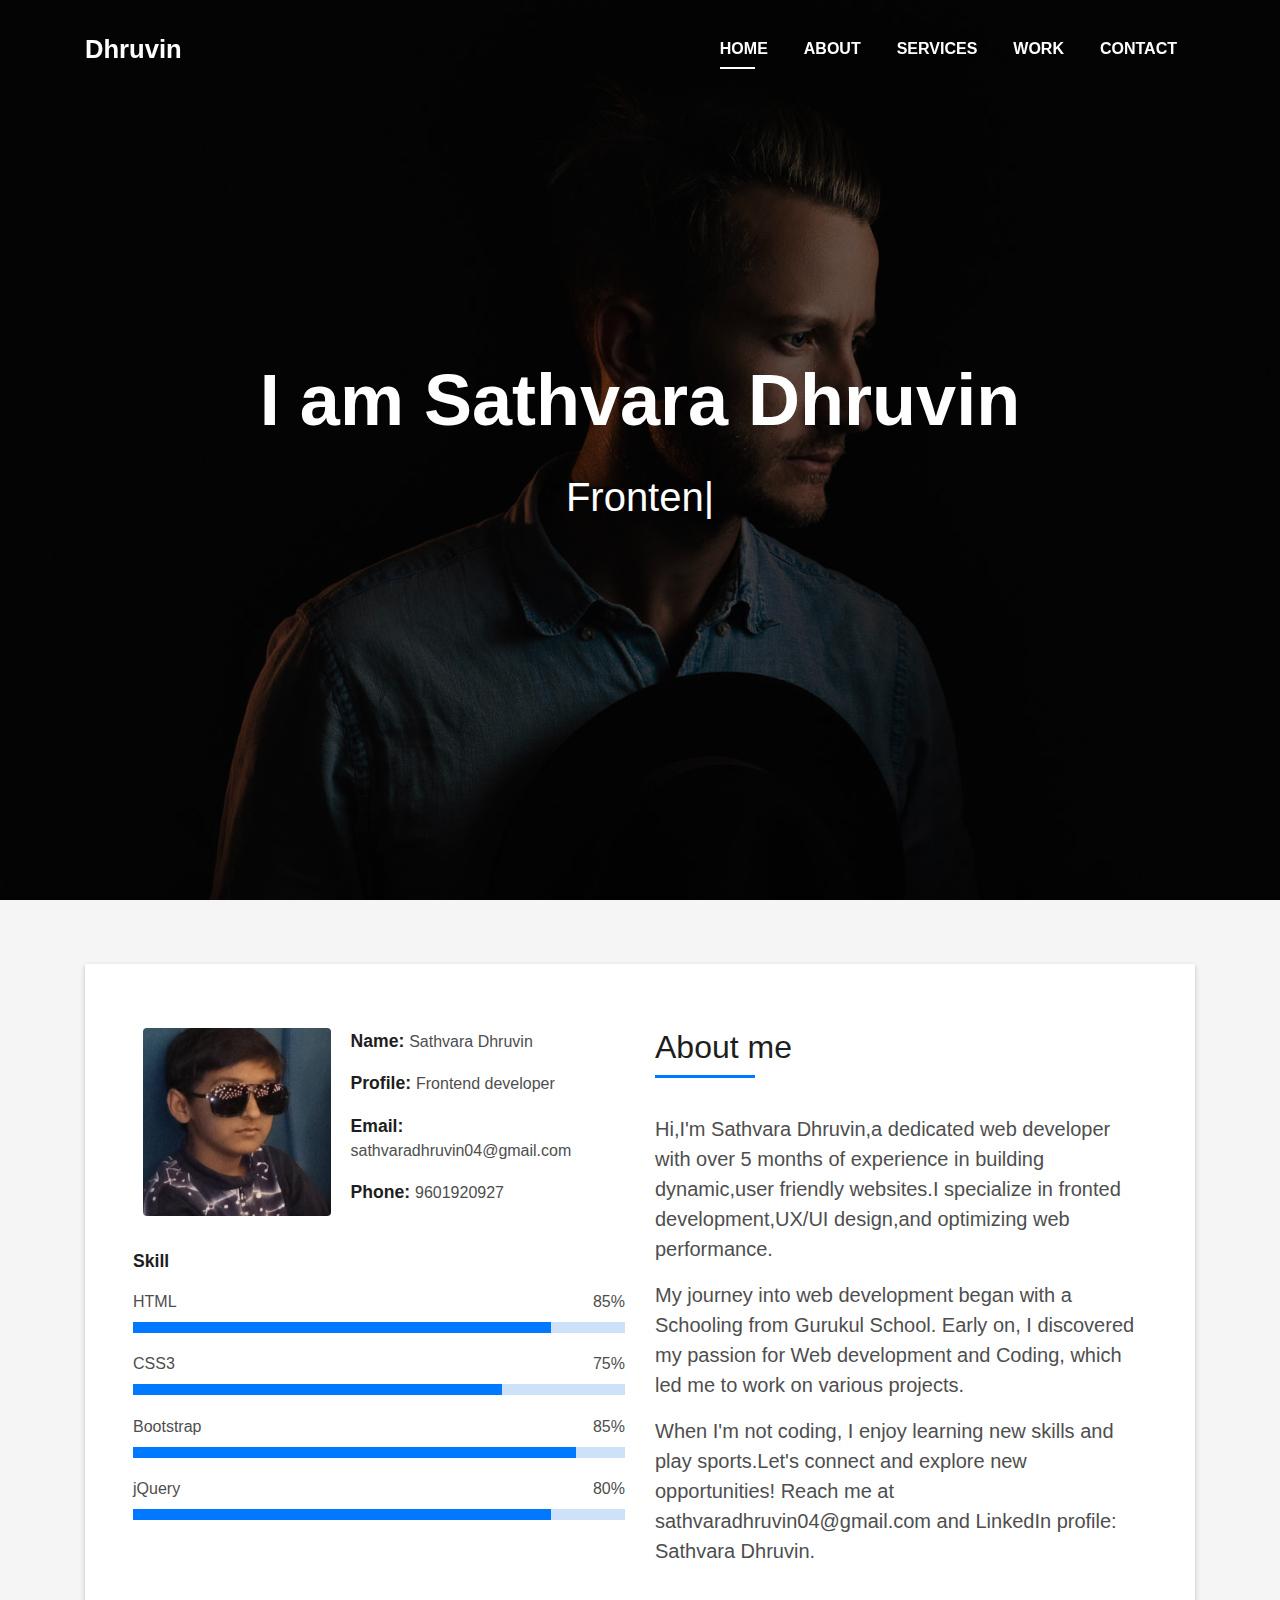
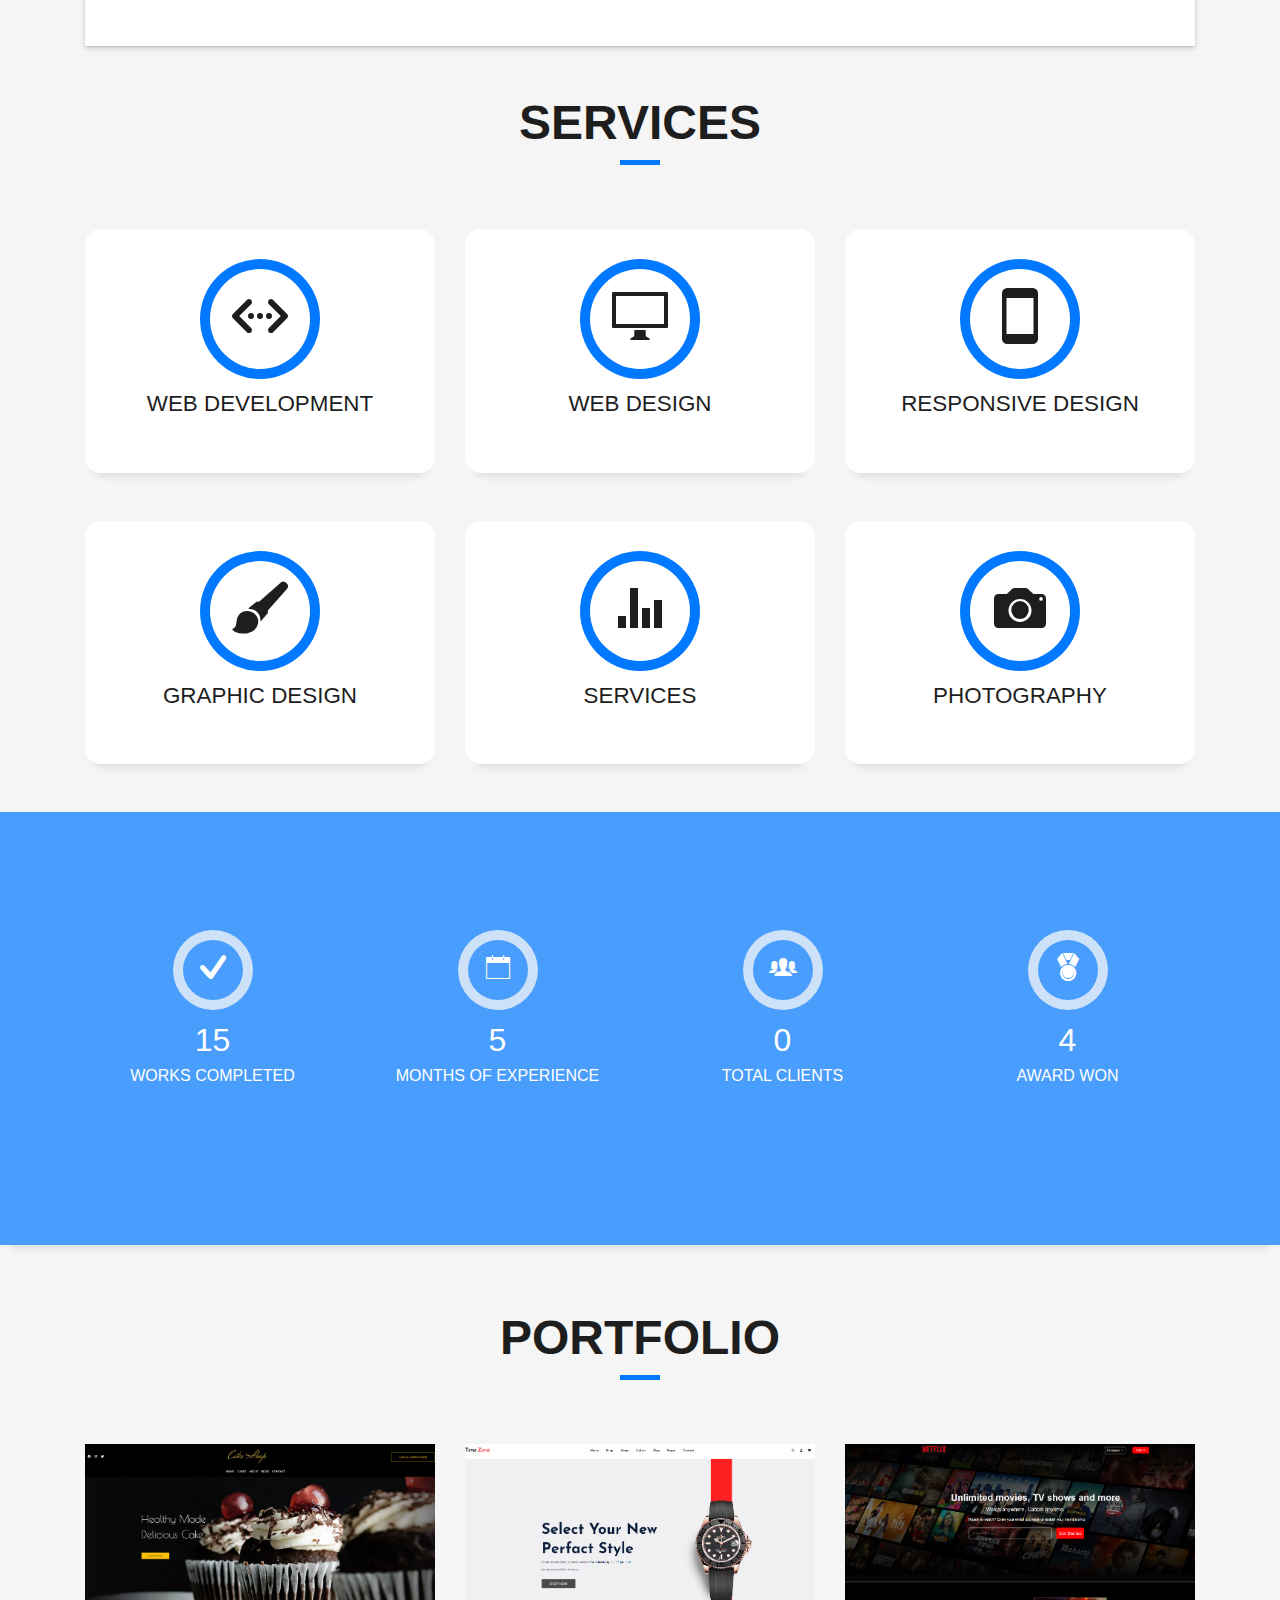
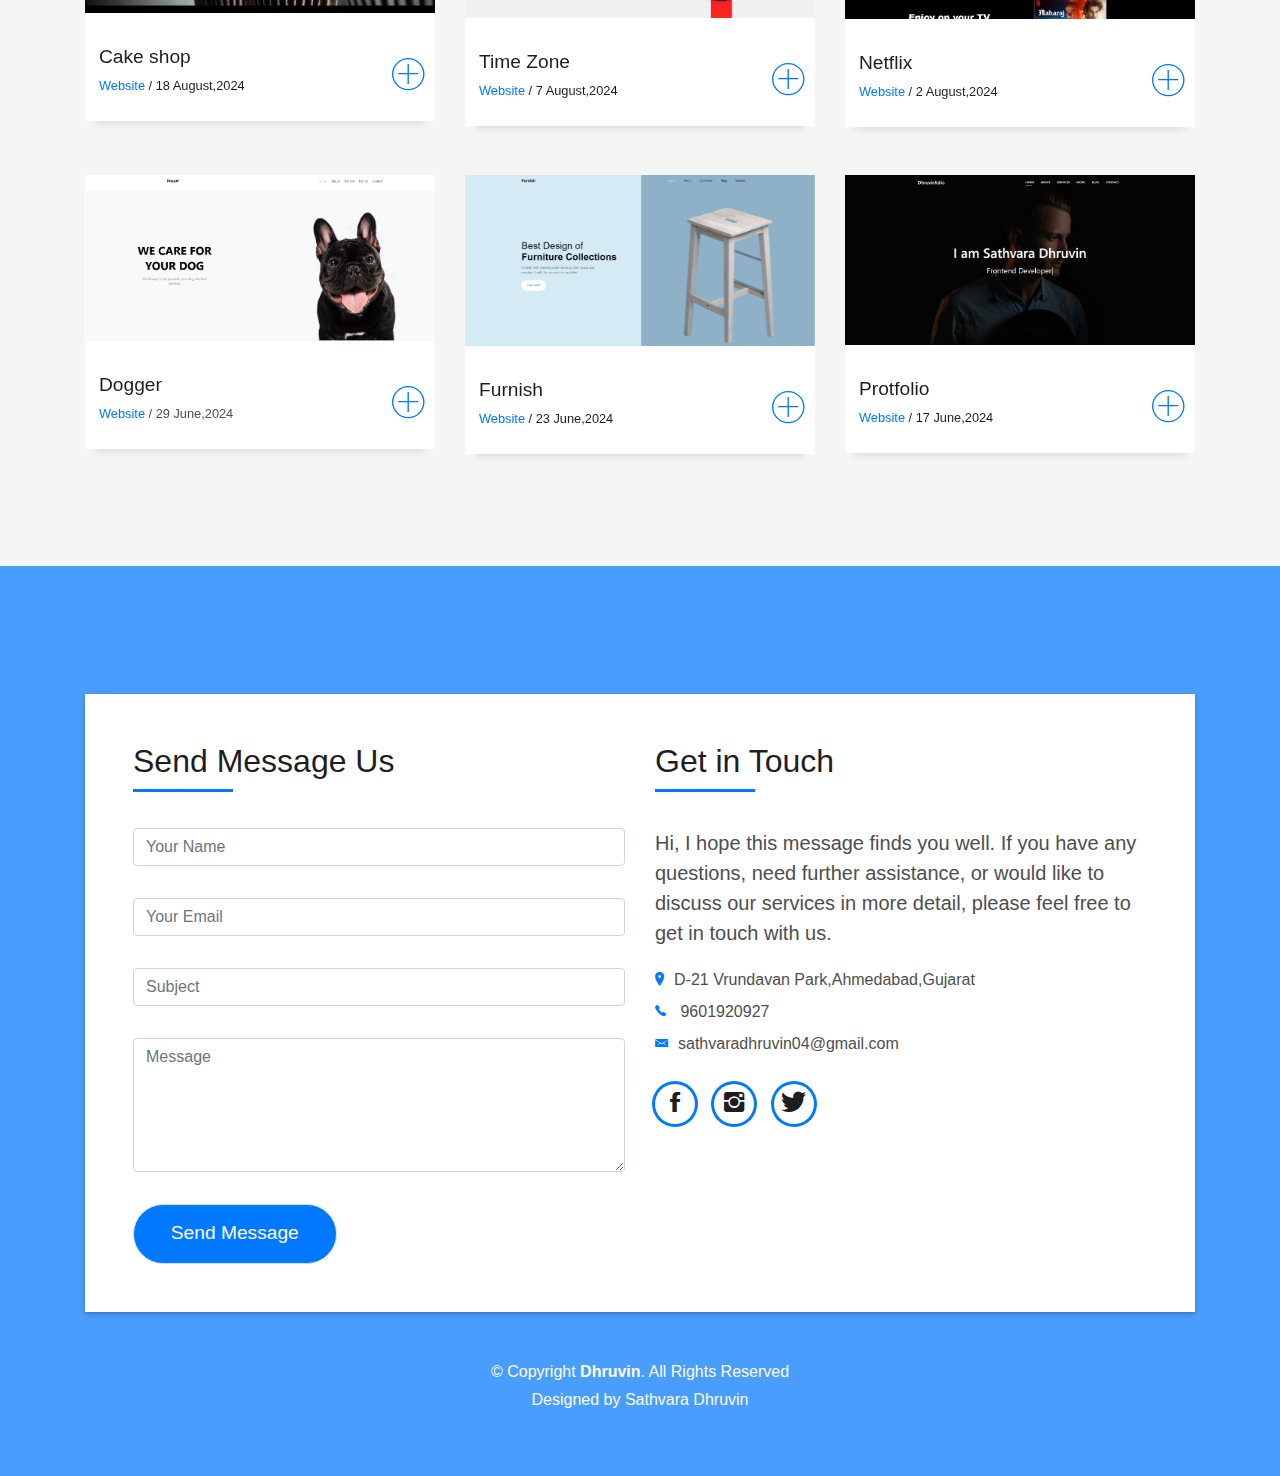
==== commit d6fff825: "First commit" ====
--- a/index.html
+++ b/index.html
@@ -298,7 +298,7 @@
       <div class="row">
         <div class="col-md-4">
           <div class="work-box">
-            <a href="https://sathvara07th.github.io/cake-shop/" target="_blank">
+            <a href="img/project1.png" data-lightbox="gallery-mf">
               <div class="work-img">
                 <img src="img/project1.png" alt="" class="img-fluid">
               </div>
@@ -307,7 +307,8 @@
                   <div class="col-sm-8">
                     <h2 class="w-title">Cake shop</h2>
                     <div class="w-more">
-                      <span class="w-ctegory">Website</span> / <span class="w-date">18 August,2024</span>
+                      <a href="https://sathvara07th.github.io/cake-shop/" target="_blank"> <span
+                          class="w-ctegory">Website</span> / <span class="w-date">18 August,2024</span></a>
                     </div>
                   </div>
                   <div class="col-sm-4">
@@ -322,7 +323,7 @@
         </div>
         <div class="col-md-4">
           <div class="work-box">
-            <a href="https://sathvara07th.github.io/time-zone/" target="_blank">
+            <a href="img/project2.png" data-lightbox="gallery-mf">
               <div class="work-img">
                 <img src="img/project2.png" alt="" class="img-fluid">
               </div>
@@ -331,7 +332,8 @@
                   <div class="col-sm-8">
                     <h2 class="w-title">Time Zone</h2>
                     <div class="w-more">
-                      <span class="w-ctegory">Website</span> / <span class="w-date">7 August,2024</span>
+                      <a href="https://sathvara07th.github.io/time-zone/" target="_blank"> <span
+                          class="w-ctegory">Website</span> / <span class="w-date">7 August,2024</span></a>
                     </div>
                   </div>
                   <div class="col-sm-4">
@@ -346,7 +348,7 @@
         </div>
         <div class="col-md-4">
           <div class="work-box">
-            <a href=" https://sathvara07th.github.io/Netflix/" target="_blank">
+            <a href="img/project3.png" data-lightbox="gallery-mf">
               <div class="work-img">
                 <img src="img/project3.png" alt="" class="img-fluid">
               </div>
@@ -355,7 +357,8 @@
                   <div class="col-sm-8">
                     <h2 class="w-title">Netflix</h2>
                     <div class="w-more">
-                      <span class="w-ctegory">Website</span> / <span class="w-date">2 August,2024</span>
+                      <a href=" https://sathvara07th.github.io/Netflix/" target="_blank"><span
+                          class="w-ctegory">Website</span> / <span class="w-date">2 August,2024</span></a>
                     </div>
                   </div>
                   <div class="col-sm-4">
@@ -394,7 +397,7 @@
         </div>
         <div class="col-md-4">
           <div class="work-box">
-            <a href="https://sathvara07th.github.io/Furnish/" target="_blank">
+            <a href="img/project5.png" data-lightbox="gallery-mf">
               <div class="work-img">
                 <img src="img/project5.png" alt="" class="img-fluid">
               </div>
@@ -403,7 +406,8 @@
                   <div class="col-sm-8">
                     <h2 class="w-title">Furnish</h2>
                     <div class="w-more">
-                      <span class="w-ctegory">Website</span> / <span class="w-date">23 June,2024</span>
+                      <a href="https://sathvara07th.github.io/Furnish/" target="_blank"><span
+                          class="w-ctegory">Website</span> / <span class="w-date">23 June,2024</span></a>
                     </div>
                   </div>
                   <div class="col-sm-4">
@@ -418,7 +422,7 @@
         </div>
         <div class="col-md-4">
           <div class="work-box">
-            <a href="" data-lightbox="gallery-mf">
+            <a href="img/project6.png" data-lightbox="gallery-mf">
               <div class="work-img">
                 <img src="img/project6.png" alt="" class="img-fluid">
               </div>
@@ -427,7 +431,8 @@
                   <div class="col-sm-8">
                     <h2 class="w-title">Protfolio</h2>
                     <div class="w-more">
-                      <span class="w-ctegory">Website</span> / <span class="w-date">17 June,2024</span>
+                      <a href="https://sathvara07th.github.io/Protfolio-/" target="_blank"> <span
+                          class="w-ctegory">Website</span> / <span class="w-date">17 June,2024</span></a>
                     </div>
                   </div>
                   <div class="col-sm-4">
